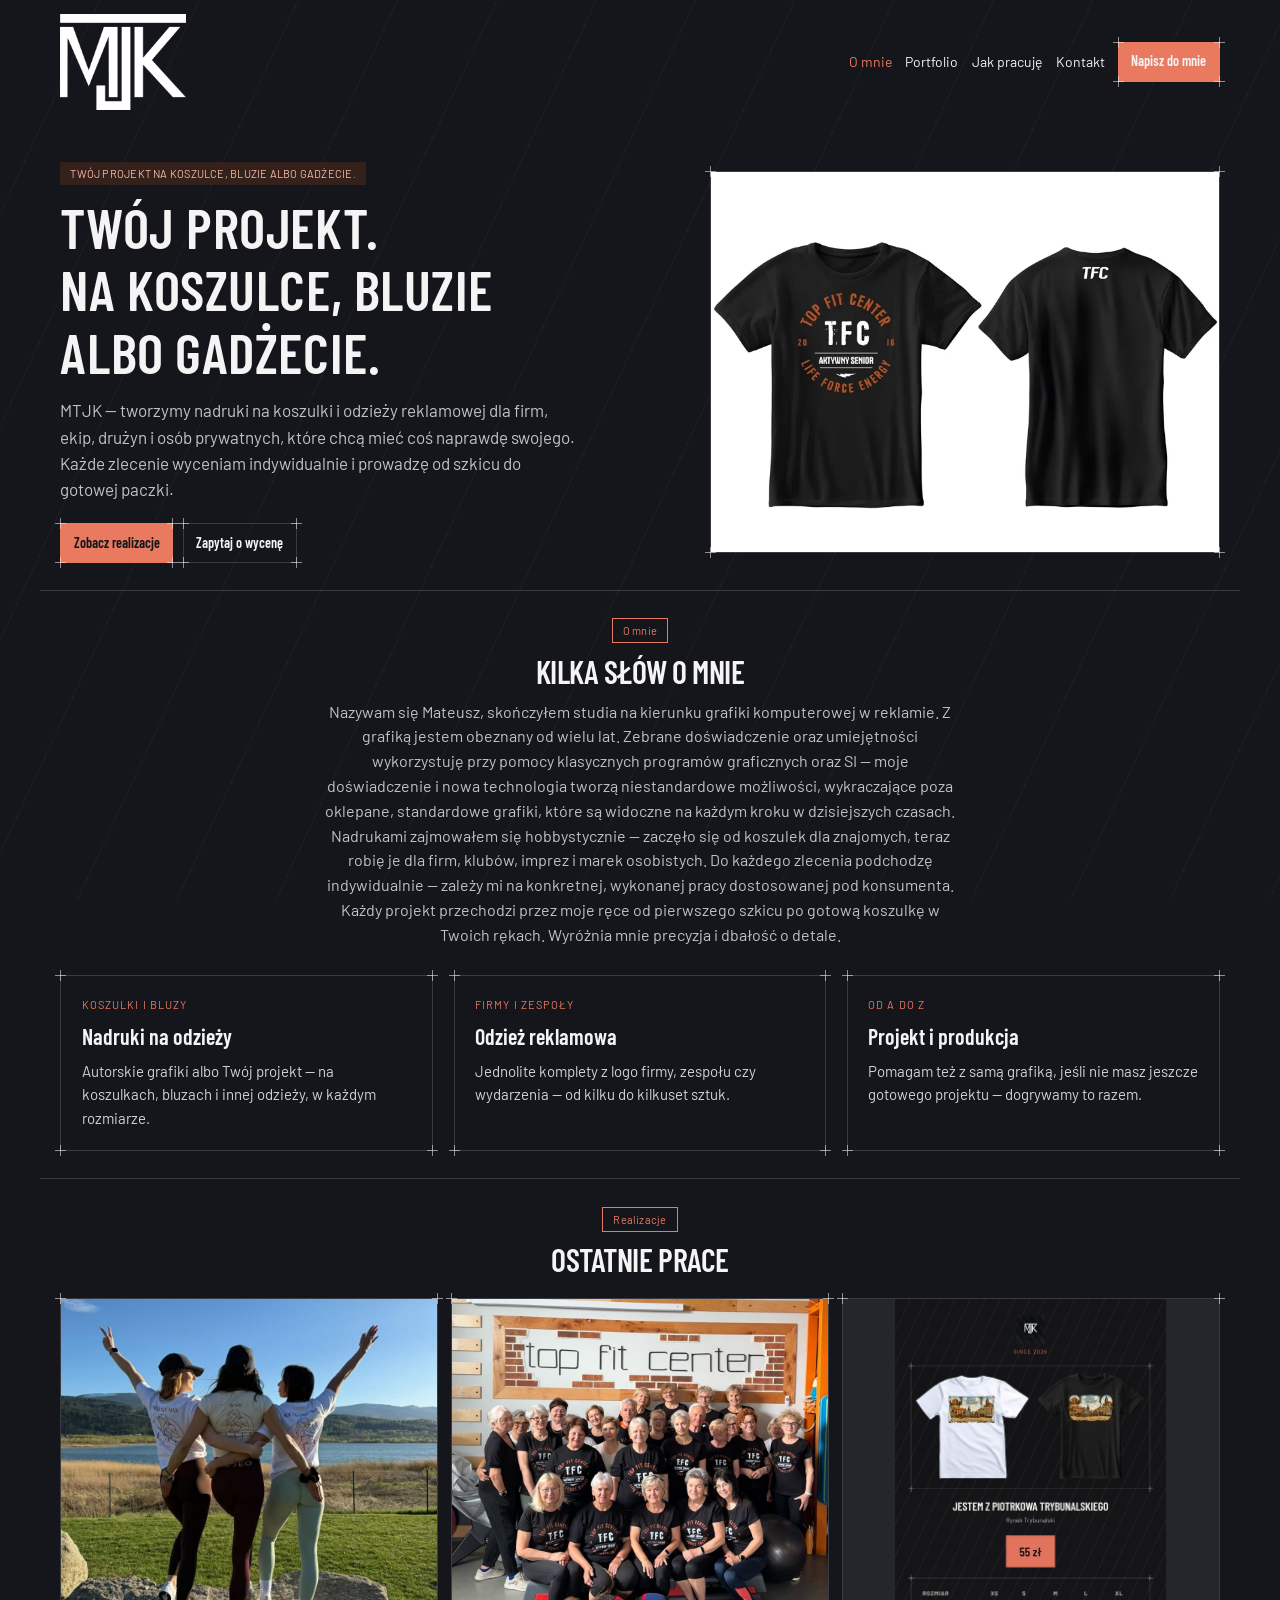
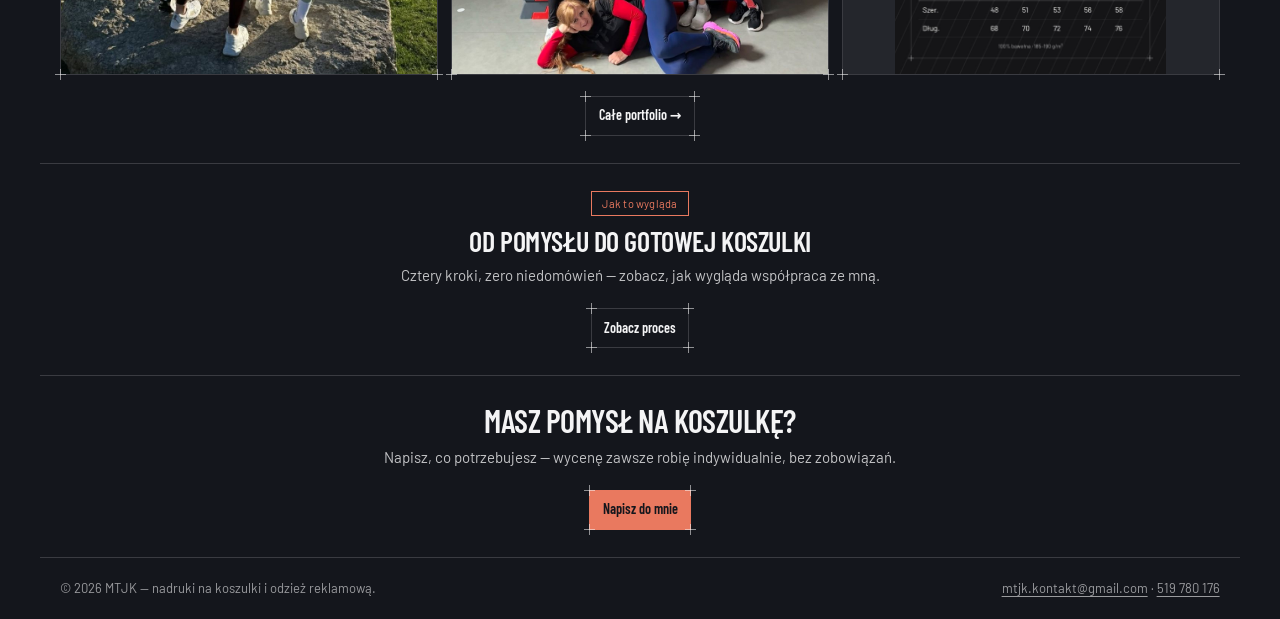
==== index.html @ 67e01d6e "Portfolio: prawdziwe zdjecie realizacji Top Fit Center Kafelek TFC pokazywal plaska wizualizacje dwo" ====
<!DOCTYPE html>
<html lang="pl">
<head>
<meta charset="utf-8">
<meta name="viewport" content="width=device-width, initial-scale=1">
<title>MTJK — nadruki na koszulki i odzież reklamową | Piotrków Trybunalski</title>
<meta name="description" content="MTJK — nadruki DTF na koszulkach, bluzach i odzieży reklamowej dla firm, klubów, ekip i marek osobistych. Projekt graficzny i produkcja od A do Z. Piotrków Trybunalski.">
<link rel="canonical" href="https://mtjkkontakt.github.io/">

<meta property="og:type" content="website">
<meta property="og:locale" content="pl_PL">
<meta property="og:site_name" content="MTJK">
<meta property="og:title" content="MTJK — nadruki na koszulki i odzież reklamową">
<meta property="og:description" content="Nadruki DTF na koszulkach, bluzach i odzieży reklamowej dla firm, klubów i ekip. Każde zlecenie wyceniane indywidualnie.">
<meta property="og:url" content="https://mtjkkontakt.github.io/">
<meta property="og:image" content="https://mtjkkontakt.github.io/assets/img/og-cover.jpg">
<meta name="twitter:card" content="summary_large_image">

<link rel="icon" href="assets/img/favicon.png" type="image/png">
<link rel="apple-touch-icon" href="assets/img/favicon.png">

<link rel="preconnect" href="https://fonts.googleapis.com">
<link rel="preconnect" href="https://fonts.gstatic.com" crossorigin>
<link rel="stylesheet" href="https://fonts.googleapis.com/css2?family=Barlow:wght@400;500;700&amp;family=Barlow+Condensed:wght@400;600&amp;display=swap">
<link rel="stylesheet" href="assets/css/style.css">
<script>document.documentElement.classList.add('js');</script>
</head>
<body>

<a class="skip-link" href="#main">Przejdź do treści</a>

<!-- ===== Nawigacja =====================================================
     Ten blok jest identyczny na wszystkich podstronach. Zmienia się tylko
     aria-current="page" — ustawiony na linku do bieżącej strony.
     Zmieniasz nawigację? Zmień ją we WSZYSTKICH czterech plikach .html.
     ==================================================================== -->
<header class="site-header">
  <div class="container">
    <nav class="nav" aria-label="Nawigacja główna">
      <a href="index.html" class="nav-brand">
        <img src="assets/img/logo-mjk-white.png" alt="MTJK — strona główna" width="744" height="569">
      </a>
      <button type="button" class="nav-toggle" aria-expanded="false" aria-controls="nav-links" aria-label="Otwórz menu">
        <span></span>
      </button>
      <div class="nav-links" id="nav-links">
        <a href="index.html" aria-current="page">O mnie</a>
        <a href="portfolio.html">Portfolio</a>
        <a href="proces.html">Jak pracuję</a>
        <a href="kontakt.html">Kontakt</a>
        <a class="btn btn-primary blueprint" href="kontakt.html">Napisz do mnie</a>
      </div>
    </nav>
  </div>
</header>

<main id="main">

  <!-- ===== Nagłówek strony ============================================ -->
  <section class="container section section--hero">
    <div class="grid hero">
      <div>
        <span class="tag tag-accent">TWÓJ PROJEKT NA KOSZULCE, BLUZIE ALBO GADŻECIE.</span>
        <h1 style="margin: var(--space-3) 0 var(--space-4);">Twój projekt.<br>Na koszulce, bluzie<br>albo gadżecie.</h1>
        <p class="lead">MTJK — tworzymy nadruki na koszulki i odzieży reklamowej dla firm, ekip, drużyn i osób prywatnych, które chcą mieć coś naprawdę swojego. Każde zlecenie wyceniam indywidualnie i prowadzę od szkicu do gotowej paczki.</p>
        <div class="actions">
          <a class="btn btn-primary blueprint" href="portfolio.html">Zobacz realizacje</a>
          <a class="btn btn-secondary blueprint" href="kontakt.html">Zapytaj o wycenę</a>
        </div>
      </div>
      <div class="frame frame--hero blueprint">
        <div class="frame-clip">
          <img src="assets/img/realizacja-koszulka.webp" alt="Czarne koszulki z nadrukiem Top Fit Center — przód i tył" width="750" height="750" fetchpriority="high">
        </div>
      </div>
    </div>
  </section>

  <!-- ===== O mnie ===================================================== -->
  <section class="container section section--divided">
    <div class="section-head">
      <span class="tag tag-outline">O mnie</span>
      <h2 style="margin-top: var(--space-3);">Kilka słów o mnie</h2>
      <p class="text-muted" style="max-width: 70ch; font-size: 16px; margin-top: var(--space-3);">Nazywam się Mateusz, skończyłem studia na kierunku grafiki komputerowej w reklamie. Z grafiką jestem obeznany od wielu lat. Zebrane doświadczenie oraz umiejętności wykorzystuję przy pomocy klasycznych programów graficznych oraz SI — moje doświadczenie i nowa technologia tworzą niestandardowe możliwości, wykraczające poza oklepane, standardowe grafiki, które są widoczne na każdym kroku w dzisiejszych czasach. Nadrukami zajmowałem się hobbystycznie — zaczęło się od koszulek dla znajomych, teraz robię je dla firm, klubów, imprez i marek osobistych. Do każdego zlecenia podchodzę indywidualnie — zależy mi na konkretnej, wykonanej pracy dostosowanej pod konsumenta. Każdy projekt przechodzi przez moje ręce od pierwszego szkicu po gotową koszulkę w Twoich rękach. Wyróżnia mnie precyzja i dbałość o detale.</p>
    </div>

    <div class="grid grid--3" style="margin-top: var(--space-8);">
      <div class="card card--lg blueprint">
        <div class="card-kicker">Koszulki i bluzy</div>
        <div class="card-title">Nadruki na odzieży</div>
        <p class="card-body">Autorskie grafiki albo Twój projekt — na koszulkach, bluzach i innej odzieży, w każdym rozmiarze.</p>
      </div>
      <div class="card card--lg blueprint">
        <div class="card-kicker">Firmy i zespoły</div>
        <div class="card-title">Odzież reklamowa</div>
        <p class="card-body">Jednolite komplety z logo firmy, zespołu czy wydarzenia — od kilku do kilkuset sztuk.</p>
      </div>
      <div class="card card--lg blueprint">
        <div class="card-kicker">Od A do Z</div>
        <div class="card-title">Projekt i produkcja</div>
        <p class="card-body">Pomagam też z samą grafiką, jeśli nie masz jeszcze gotowego projektu — dogrywamy to razem.</p>
      </div>
    </div>
  </section>

  <!-- ===== Ostatnie prace ============================================= -->
  <section class="container section section--divided">
    <div class="section-head">
      <span class="tag tag-outline">Realizacje</span>
      <h2 style="margin-top: var(--space-3);">Ostatnie prace</h2>
    </div>

    <div class="grid grid--3" style="margin-top: var(--space-6); gap: var(--space-4);">
      <a href="portfolio.html" class="frame frame--square blueprint" aria-label="ELITE shape — komplet koszulek dla grupy treningowej, zobacz portfolio">
        <div class="frame-clip">
          <img src="assets/img/elite-shape-ekipa.jpg" alt="Trzy kobiety w koszulkach ELITE shape z indywidualnymi napisami na plecach, nad jeziorem" width="900" height="892" loading="lazy">
        </div>
      </a>
      <a href="portfolio.html" class="frame frame--square blueprint" aria-label="Top Fit Center — koszulki dla grupy zajęciowej, zobacz portfolio">
        <div class="frame-clip">
          <img src="assets/img/tfc-aktywny-senior.jpg" alt="Grupa uczestników zajęć Top Fit Center w koszulkach z nadrukiem TFC Aktywny Senior" width="1000" height="1000" loading="lazy">
        </div>
      </a>
      <a href="portfolio.html" class="frame frame--square blueprint" aria-label="Koszulki Jestem z Piotrkowa Trybunalskiego — zobacz portfolio">
        <div class="frame-clip">
          <img class="is-contained" src="assets/img/oferta-piotrkow.jpg" alt="Koszulki z nadrukiem Rynku Trybunalskiego, wersja biała i czarna" width="1100" height="1523" loading="lazy">
        </div>
      </a>
    </div>

    <div class="actions" style="justify-content: center;">
      <a href="portfolio.html" class="btn btn-secondary blueprint">Całe portfolio →</a>
    </div>
  </section>

  <!-- ===== Proces ===================================================== -->
  <section class="container section section--divided">
    <div class="section-head">
      <span class="tag tag-outline">Jak to wygląda</span>
      <h2 style="margin-top: var(--space-3); font-size: 28px;">Od pomysłu do gotowej koszulki</h2>
      <p class="text-muted" style="max-width: 60ch; margin-top: var(--space-2);">Cztery kroki, zero niedomówień — zobacz, jak wygląda współpraca ze mną.</p>
      <div class="actions" style="justify-content: center;">
        <a class="btn btn-secondary blueprint" href="proces.html">Zobacz proces</a>
      </div>
    </div>
  </section>

  <!-- ===== Wezwanie do kontaktu ======================================= -->
  <section class="container section section--divided">
    <div class="section-head">
      <h2>Masz pomysł na koszulkę?</h2>
      <p class="text-muted" style="margin-top: var(--space-2);">Napisz, co potrzebujesz — wycenę zawsze robię indywidualnie, bez zobowiązań.</p>
      <div class="actions" style="justify-content: center;">
        <a class="btn btn-primary blueprint" href="kontakt.html">Napisz do mnie</a>
      </div>
    </div>
  </section>

</main>

<footer class="container site-footer">
  <span>© 2026 MTJK — nadruki na koszulki i odzież reklamową.</span>
  <span><a href="mailto:mtjk.kontakt@gmail.com">mtjk.kontakt@gmail.com</a> · <a href="tel:+48519780176">519 780 176</a></span>
</footer>

<script src="assets/js/site.js" defer></script>
</body>
</html>
---- assets/css/style.css ----
/* ==========================================================================
   MTJK — arkusz stylów strony
   Wygląd przeniesiony 1:1 z projektu w Claude Design (design system "Industry",
   wariant ciemny). Czysty CSS, bez frameworków i bez kroku budowania.
   ========================================================================== */

/* --------------------------------------------------------------------------
   1. Tokeny (kolory, typografia, odstępy)
   -------------------------------------------------------------------------- */
:root {
  /* Paleta ciemna */
  --color-bg: #14161c;
  --color-surface: #1b1e25;
  --color-text: #f4f4f5;
  --color-divider: rgba(255, 255, 255, 0.16);

  --color-accent: #e9795f;
  --color-accent-100: #34211c;
  --color-accent-600: #d5674c;
  --color-accent-700: #b5543d;
  --color-accent-800: #f4b8a4;
  --color-accent-900: #5c2c1e;

  --color-accent-2: #5980a6;
  --color-accent-2-100: #1c2b35;
  --color-accent-2-600: #4a729c;
  --color-accent-2-700: #3a5c80;
  --color-accent-2-800: #9cc4e6;
  --color-accent-2-900: #233a4d;

  --color-neutral-100: #24262c;
  --color-neutral-800: #d8d8da;

  /* Typografia */
  --font-heading: "Barlow Condensed", "Arial Narrow", system-ui, sans-serif;
  --font-heading-weight: 600;
  --font-body: "Barlow", system-ui, -apple-system, "Segoe UI", sans-serif;

  /* Odstępy */
  --space-1: 3.4px;
  --space-2: 6.8px;
  --space-3: 10.2px;
  --space-4: 13.6px;
  --space-6: 20.4px;
  --space-8: 27.2px;

  --radius-md: 4px;

  /* Szerokość treści */
  --content-width: 1200px;

  /* Znacznik narożnika ("blueprint") — krzyżyk 11x11 px */
  --corner-mark: url("data:image/svg+xml,%3Csvg xmlns='http://www.w3.org/2000/svg' width='11' height='11'%3E%3Cpath d='M5.5 0v11M0 5.5h11' stroke='%23f4f4f5' stroke-opacity='.55' stroke-width='1'/%3E%3C/svg%3E");
}

/* --------------------------------------------------------------------------
   2. Reset i podstawy
   -------------------------------------------------------------------------- */
*,
*::before,
*::after {
  box-sizing: border-box;
}

html {
  scroll-behavior: smooth;
}

body {
  margin: 0;
  /* Stopka trzyma się dołu ekranu także na krótkich stronach */
  min-height: 100vh;
  display: flex;
  flex-direction: column;
  font-family: var(--font-body);
  font-size: 15px;
  line-height: 1.55;
  font-weight: 400;
  color: var(--color-text);
  background-color: var(--color-bg);
  /* Ukośne prowadnice w tle — element charakterystyczny projektu */
  background-image: repeating-linear-gradient(
    115deg,
    rgba(255, 255, 255, 0.035) 0px,
    rgba(255, 255, 255, 0.035) 1px,
    transparent 1px,
    transparent 90px
  );
  background-attachment: fixed;
  -webkit-text-size-adjust: 100%;
}

h1, h2, h3, h4, h5, h6 {
  font-family: var(--font-heading);
  font-weight: var(--font-heading-weight);
  line-height: 1.12;
  letter-spacing: -0.015em;
  margin: 0 0 var(--space-2);
  text-transform: uppercase;
}

h1 { font-size: clamp(32px, 6vw, 56px); letter-spacing: 0.01em; }
h2 { font-size: clamp(24px, 4vw, 32px); }
h3 { font-size: 25px; }
h4 { font-size: 20px; }

p { margin: 0 0 var(--space-3); }
p:last-child { margin-bottom: 0; }

a { color: var(--color-accent); text-underline-offset: 3px; }

img {
  display: block;
  max-width: 100%;
}

/* Przeglądarki dają <figure> własny margines 40 px po bokach — bez tego
   zdjęcia w galerii nie wypełniają swoich kolumn. */
figure { margin: 0; }

.lead {
  font-size: 17px;
  max-width: 52ch;
  color: color-mix(in srgb, var(--color-text) 78%, transparent);
}

.text-muted {
  color: color-mix(in srgb, var(--color-text) 78%, transparent);
  max-width: 65ch;
}

:focus { outline: none; }
:focus-visible {
  outline: 2px solid var(--color-accent);
  outline-offset: 2px;
}
::selection { background: color-mix(in srgb, var(--color-accent) 30%, transparent); }

@media (prefers-reduced-motion: reduce) {
  html { scroll-behavior: auto; }
  *, *::before, *::after {
    animation-duration: 0.01ms !important;
    transition-duration: 0.01ms !important;
  }
}

/* Link "przejdź do treści" — widoczny dopiero po tabulacji */
.skip-link {
  position: absolute;
  left: -9999px;
  top: 0;
  z-index: 100;
  padding: var(--space-2) var(--space-4);
  background: var(--color-accent);
  color: var(--color-bg);
  font-family: var(--font-heading);
  text-decoration: none;
}
.skip-link:focus {
  left: var(--space-4);
  top: var(--space-4);
}

/* --------------------------------------------------------------------------
   3. Ramka "blueprint" — znaczniki pasowania w narożnikach
   -------------------------------------------------------------------------- */
.blueprint {
  position: relative;
  border: 1px solid var(--color-divider);
  border-radius: 0;
}
.blueprint::before {
  content: "";
  position: absolute;
  inset: -6px;
  pointer-events: none;
  background-image: var(--corner-mark), var(--corner-mark), var(--corner-mark), var(--corner-mark);
  background-repeat: no-repeat;
  background-position: left top, right top, left bottom, right bottom;
  background-size: 11px 11px;
}

/* --------------------------------------------------------------------------
   4. Układ strony
   -------------------------------------------------------------------------- */
.container {
  width: 100%; /* potrzebne, bo <footer class="container"> jest elementem flexa */
  max-width: var(--content-width);
  margin: 0 auto;
  padding-inline: var(--space-6);
}

.section {
  padding-block: var(--space-8);
}
.section--divided {
  border-top: 1px solid var(--color-divider);
}
.section--hero {
  padding-top: calc(var(--space-8) * 1.4);
}
.section--tight {
  padding-block: var(--space-6);
}

.stack > * + * { margin-top: var(--space-3); }

.grid {
  display: grid;
  gap: var(--space-6);
}
.grid--2 { grid-template-columns: repeat(2, 1fr); }
.grid--3 { grid-template-columns: repeat(3, 1fr); }
.grid--4 { grid-template-columns: repeat(4, 1fr); gap: var(--space-4); }

/* Nagłówek strony głównej i sekcja kontaktu — kolumny nierówne */
.hero {
  grid-template-columns: 1.1fr 0.9fr;
  gap: var(--space-8);
  align-items: center;
}
.contact-grid {
  grid-template-columns: 1.1fr 0.9fr;
  gap: var(--space-6);
  align-items: start;
}

/* Nagłówek sekcji: etykieta, tytuł i akapit wprowadzający — wyśrodkowane.
   Używane na każdej podstronie, żeby wszystkie sekcje trzymały ten sam rytm.
   Akapity dostają margines auto, bo mają własne ograniczenie szerokości
   (max-width w ch) i bez tego przykleiłyby się do lewej krawędzi. */
.section-head {
  text-align: center;
}
.section-head > p,
.section-head .lead,
.section-head .text-muted {
  margin-left: auto;
  margin-right: auto;
}

.actions {
  display: flex;
  gap: var(--space-3);
  flex-wrap: wrap;
  margin-top: var(--space-6);
}

/* --------------------------------------------------------------------------
   5. Nawigacja
   -------------------------------------------------------------------------- */
.site-header {
  position: relative;
  z-index: 20;
  flex: none;
}

main {
  flex: 1 0 auto;
}

.nav {
  display: flex;
  align-items: center;
  gap: var(--space-4);
  padding-block: var(--space-4);
}

.nav-brand {
  margin-right: auto;
  display: inline-flex;
  align-items: center;
  text-decoration: none;
  color: inherit;
}
/* Plik logo jest przycięty do samego znaku (bez przezroczystego marginesu),
   więc wysokość poniżej to dokładnie wysokość widocznego znaku. */
.nav-brand img {
  height: 96px;
  width: auto;
  object-fit: contain;
}

.nav-links {
  display: flex;
  align-items: center;
  gap: var(--space-4);
}
.nav-links a {
  color: inherit;
  text-decoration: none;
  font-size: 14px;
  white-space: nowrap;
}
.nav-links a:hover,
.nav-links a[aria-current="page"] {
  color: var(--color-accent);
}

/* Przycisk hamburgera — widoczny tylko na wąskich ekranach */
.nav-toggle {
  display: none;
  width: 40px;
  height: 40px;
  padding: 0;
  align-items: center;
  justify-content: center;
  background: transparent;
  border: 1px solid var(--color-divider);
  color: inherit;
  cursor: pointer;
}
.nav-toggle span,
.nav-toggle span::before,
.nav-toggle span::after {
  display: block;
  width: 18px;
  height: 1px;
  background: currentColor;
  content: "";
}
.nav-toggle span { position: relative; }
.nav-toggle span::before { position: absolute; top: -5px; }
.nav-toggle span::after { position: absolute; top: 5px; }

/* --------------------------------------------------------------------------
   6. Przyciski
   -------------------------------------------------------------------------- */
.btn {
  display: inline-flex;
  align-items: center;
  justify-content: center;
  gap: 6px;
  cursor: pointer;
  text-decoration: none;
  font-family: var(--font-heading);
  font-weight: var(--font-heading-weight);
  font-size: 14px;
  line-height: 1.2;
  color: var(--color-text);
  background: transparent;
  border: 1px solid var(--color-divider);
  border-radius: 0;
  padding: var(--space-2) calc(var(--space-3) * 1.2);
  min-height: 40px;
}
.btn:disabled { opacity: 0.45; cursor: not-allowed; }

.btn-primary {
  background: var(--color-accent);
  border-color: var(--color-accent);
  color: var(--color-bg);
}
.btn-primary:hover { background: var(--color-accent-600); border-color: var(--color-accent-600); }
.btn-primary:active { background: var(--color-accent-700); border-color: var(--color-accent-700); }

.btn-secondary:hover { background: color-mix(in srgb, var(--color-text) 7%, transparent); }
.btn-secondary:active { background: color-mix(in srgb, var(--color-text) 14%, transparent); }

.btn-ghost {
  color: var(--color-accent);
  border-color: transparent;
  padding-inline: var(--space-1);
}
.btn-ghost::before { content: none; }
.btn-ghost:hover { background: color-mix(in srgb, var(--color-accent) 10%, transparent); }

.btn-block {
  width: 100%;
  margin-top: var(--space-2);
}

/* --------------------------------------------------------------------------
   7. Karty
   -------------------------------------------------------------------------- */
.card {
  display: flex;
  flex-direction: column;
  gap: var(--space-2);
  padding: var(--space-3);
  border: 1px solid var(--color-divider);
  border-radius: 0;
  background: transparent;
}
.card--flush { padding: 0; }

.card-kicker {
  font-size: 10px;
  letter-spacing: 0.1em;
  text-transform: uppercase;
  color: var(--color-accent);
}
.card-title {
  font-family: var(--font-heading);
  font-weight: var(--font-heading-weight);
  font-size: 17px;
  line-height: 1.2;
}
.card-body {
  margin: 0;
  font-size: 13px;
  opacity: 0.8;
  flex: 1;
}
.card-inner { padding: var(--space-3); }

/* Karta w wersji powiększonej — dla kart, które są samodzielną treścią
   sekcji, a nie drobnym dodatkiem obok czegoś większego. Ta sama skala
   co kroki na osi czasu, żeby strona trzymała jeden rytm. */
.card--lg {
  padding: var(--space-6);
  gap: var(--space-3);
}
.card--lg .card-kicker { font-size: 11px; }
.card--lg .card-title { font-size: 22px; }
.card--lg .card-body { font-size: 15px; opacity: 0.85; }

/* --------------------------------------------------------------------------
   7b. Oś czasu ("Jak pracuję") — kroki jeden pod drugim
   -------------------------------------------------------------------------- */
.timeline {
  list-style: none;
  margin: 0;
  padding: 0;
}

.timeline-step {
  position: relative;
  display: grid;
  grid-template-columns: 60px 1fr;
  gap: var(--space-6);
  padding-bottom: var(--space-8);
}
.timeline-step:last-child { padding-bottom: 0; }

/* Pionowa kreska łącząca numery. Biegnie od dołu znacznika do następnego
   kroku; przy ostatnim kroku znika sama. */
.timeline-step::before {
  content: "";
  position: absolute;
  left: 30px;
  top: 60px;
  bottom: 0;
  width: 1px;
  background: var(--color-divider);
}
.timeline-step:last-child::before { content: none; }

.timeline-marker {
  position: relative;
  z-index: 1;
  width: 60px;
  height: 60px;
  display: grid;
  place-items: center;
  font-family: var(--font-heading);
  font-weight: var(--font-heading-weight);
  font-size: 22px;
  letter-spacing: 0.02em;
  color: var(--color-accent);
  border: 1px solid var(--color-accent);
  /* Tło zasłania kreskę pod numerem, żeby nie przechodziła przez cyfry */
  background: var(--color-bg);
}

/* Kroki są tu główną treścią strony, więc czytają się większą czcionką
   niż zwykłe karty w siatkach. */
.timeline-card {
  padding: var(--space-6);
  gap: var(--space-3);
}
.timeline-card .card-title { font-size: 22px; }
.timeline-card .card-body {
  font-size: 15px;
  opacity: 0.85;
  max-width: 70ch;
}

/* --------------------------------------------------------------------------
   8. Tagi
   -------------------------------------------------------------------------- */
.tag {
  display: inline-flex;
  align-items: center;
  font-size: 11px;
  letter-spacing: 0.02em;
  padding: 3px 10px;
  border-radius: 0;
}
.tag-accent { background: var(--color-accent-100); color: var(--color-accent-800); }
.tag-accent-2 { background: var(--color-accent-2-100); color: var(--color-accent-2-800); }
.tag-outline { border: 1px solid var(--color-accent); color: var(--color-accent); }

/* --------------------------------------------------------------------------
   9. Obrazy w ramkach
   -------------------------------------------------------------------------- */
.frame {
  display: block;
  position: relative;
  border: 1px solid var(--color-divider);
}
.frame--hero { aspect-ratio: 4 / 3; }
.frame--square { aspect-ratio: 1; }
.frame--portrait { aspect-ratio: 3 / 4; }

/* Wewnętrzny kontener przycina zdjęcie, żeby znaczniki narożników
   (rysowane poza ramką) nie zostały obcięte. */
.frame-clip {
  position: absolute;
  inset: 0;
  overflow: hidden;
}
.frame-clip img {
  width: 100%;
  height: 100%;
  object-fit: cover;
}
.frame-clip img.is-contained {
  object-fit: contain;
  background: var(--color-neutral-100);
}

/* Miejsce na zdjęcie, którego jeszcze nie ma */
.frame-placeholder {
  position: absolute;
  inset: 0;
  display: grid;
  place-items: center;
  padding: var(--space-4);
  text-align: center;
  font-size: 12px;
  letter-spacing: 0.08em;
  text-transform: uppercase;
  color: color-mix(in srgb, var(--color-text) 45%, transparent);
  background: color-mix(in srgb, var(--color-text) 4%, transparent);
}

/* --------------------------------------------------------------------------
   10. Blok kontaktowy (zastąpił formularz)
   -------------------------------------------------------------------------- */
.checklist {
  margin: var(--space-3) 0 0;
  padding: 0;
  list-style: none;
  font-size: 14px;
  color: color-mix(in srgb, var(--color-text) 82%, transparent);
}
.checklist li {
  position: relative;
  padding-left: var(--space-6);
  margin-bottom: var(--space-2);
}
/* Znacznik listy w duchu rysunku technicznego: krótka kreska, nie kropka */
.checklist li::before {
  content: "";
  position: absolute;
  left: 0;
  top: 0.65em;
  width: 11px;
  height: 1px;
  background: var(--color-accent);
}

.contact-big {
  margin-top: var(--space-6);
  padding-top: var(--space-4);
  border-top: 1px solid var(--color-divider);
}
.contact-row {
  display: flex;
  align-items: center;
  gap: var(--space-4);
  flex-wrap: wrap;
  margin-top: var(--space-1);
}
.contact-value {
  font-family: var(--font-heading);
  font-weight: var(--font-heading-weight);
  font-size: clamp(20px, 3.5vw, 26px);
  line-height: 1.2;
  color: var(--color-text);
  text-decoration: none;
  word-break: break-word;
}
.contact-value:hover { color: var(--color-accent); }

.btn-copy {
  font-size: 12px;
  min-height: 36px;
  padding: var(--space-1) var(--space-3);
  flex: none;
}

.contact-note {
  font-size: 12px;
  color: color-mix(in srgb, var(--color-text) 60%, transparent);
  margin: var(--space-3) 0 0;
  min-height: 1.2em; /* rezerwuje miejsce, żeby komunikat nie przesuwał treści */
}

/* --------------------------------------------------------------------------
   11. Tabela rozmiarów
   -------------------------------------------------------------------------- */
.table-wrap { overflow-x: auto; }
.table {
  width: 100%;
  border-collapse: collapse;
  font-size: 14px;
}
.table th {
  text-align: left;
  font-size: 11px;
  letter-spacing: 0.08em;
  text-transform: uppercase;
  color: color-mix(in srgb, var(--color-text) 60%, transparent);
  padding: var(--space-2);
  border-bottom: 1px solid var(--color-divider);
  white-space: nowrap;
}
.table td {
  padding: var(--space-2);
  border-bottom: 1px solid color-mix(in srgb, var(--color-text) 8%, transparent);
  white-space: nowrap;
}

.price {
  font-family: var(--font-heading);
  font-weight: var(--font-heading-weight);
  font-size: 28px;
  color: var(--color-accent);
}

/* --------------------------------------------------------------------------
   12. Kontakt — lista danych
   -------------------------------------------------------------------------- */
.contact-list {
  display: grid;
  gap: var(--space-4);
  align-content: start;
}
/* Odnośniki w kartach muszą być rozpoznawalne jako odnośniki także bez
   najechania myszą — na telefonie najechania nie ma. Stąd kolor akcentu
   i podkreślenie od razu, a nie dopiero na hover. */
.contact-list a {
  color: var(--color-accent);
  text-decoration: underline;
  text-decoration-thickness: 1px;
  text-underline-offset: 3px;
}
.contact-list a:hover { color: var(--color-accent-800); }

/* --------------------------------------------------------------------------
   13. Stopka
   -------------------------------------------------------------------------- */
.site-footer {
  border-top: 1px solid var(--color-divider);
  padding-block: var(--space-6);
  font-size: 13px;
  color: color-mix(in srgb, var(--color-text) 60%, transparent);
  display: flex;
  flex-wrap: wrap;
  gap: var(--space-3) var(--space-6);
  justify-content: space-between;
}
.site-footer a { color: inherit; }

/* --------------------------------------------------------------------------
   14. Responsywność
   -------------------------------------------------------------------------- */
@media (max-width: 900px) {
  .grid--3 { grid-template-columns: repeat(2, 1fr); }
  .grid--4 { grid-template-columns: repeat(2, 1fr); }
  .hero,
  .contact-grid { grid-template-columns: 1fr; }
}

@media (max-width: 760px) {
  /* Nawigacja zwija się pod przycisk hamburgera. Bez JavaScriptu menu
     pozostaje rozwinięte — strona działa dalej, tylko bez zwijania. */
  .js .nav-toggle { display: inline-flex; }

  .js .nav-links {
    display: none;
    position: absolute;
    top: 100%;
    left: var(--space-6);
    right: var(--space-6);
    flex-direction: column;
    align-items: stretch;
    gap: 0;
    padding: var(--space-2);
    background: var(--color-surface);
    border: 1px solid var(--color-divider);
  }
  .js .nav-links[data-open="true"] { display: flex; }
  .js .nav-links a {
    padding: var(--space-3);
    border-bottom: 1px solid var(--color-divider);
  }
  .js .nav-links a:last-child { border-bottom: 0; }
  .js .nav-links .btn { margin-top: var(--space-2); }

  .nav-brand img { height: 68px; }
}

@media (max-width: 620px) {
  .grid--2,
  .grid--3,
  .grid--4 { grid-template-columns: 1fr; }
  .contact-grid { grid-template-columns: 1fr; }
  .actions .btn { width: 100%; }
  .section { padding-block: var(--space-6); }
  /* Palec potrzebuje większego celu niż kursor myszy */
  .btn-copy { min-height: 44px; padding-inline: var(--space-4); }

  /* Oś czasu: węższy znacznik, żeby na treść zostało więcej miejsca */
  .timeline-step {
    grid-template-columns: 46px 1fr;
    gap: var(--space-4);
  }
  .timeline-step::before { left: 23px; top: 46px; }
  .timeline-marker { width: 46px; height: 46px; font-size: 18px; }
  .timeline-card { padding: var(--space-4); }
  .timeline-card .card-title { font-size: 19px; }
}

/* --------------------------------------------------------------------------
   15. Wydruk
   -------------------------------------------------------------------------- */
@media print {
  body { background: #fff; color: #000; }
  .site-header, .actions, .btn { display: none; }
}
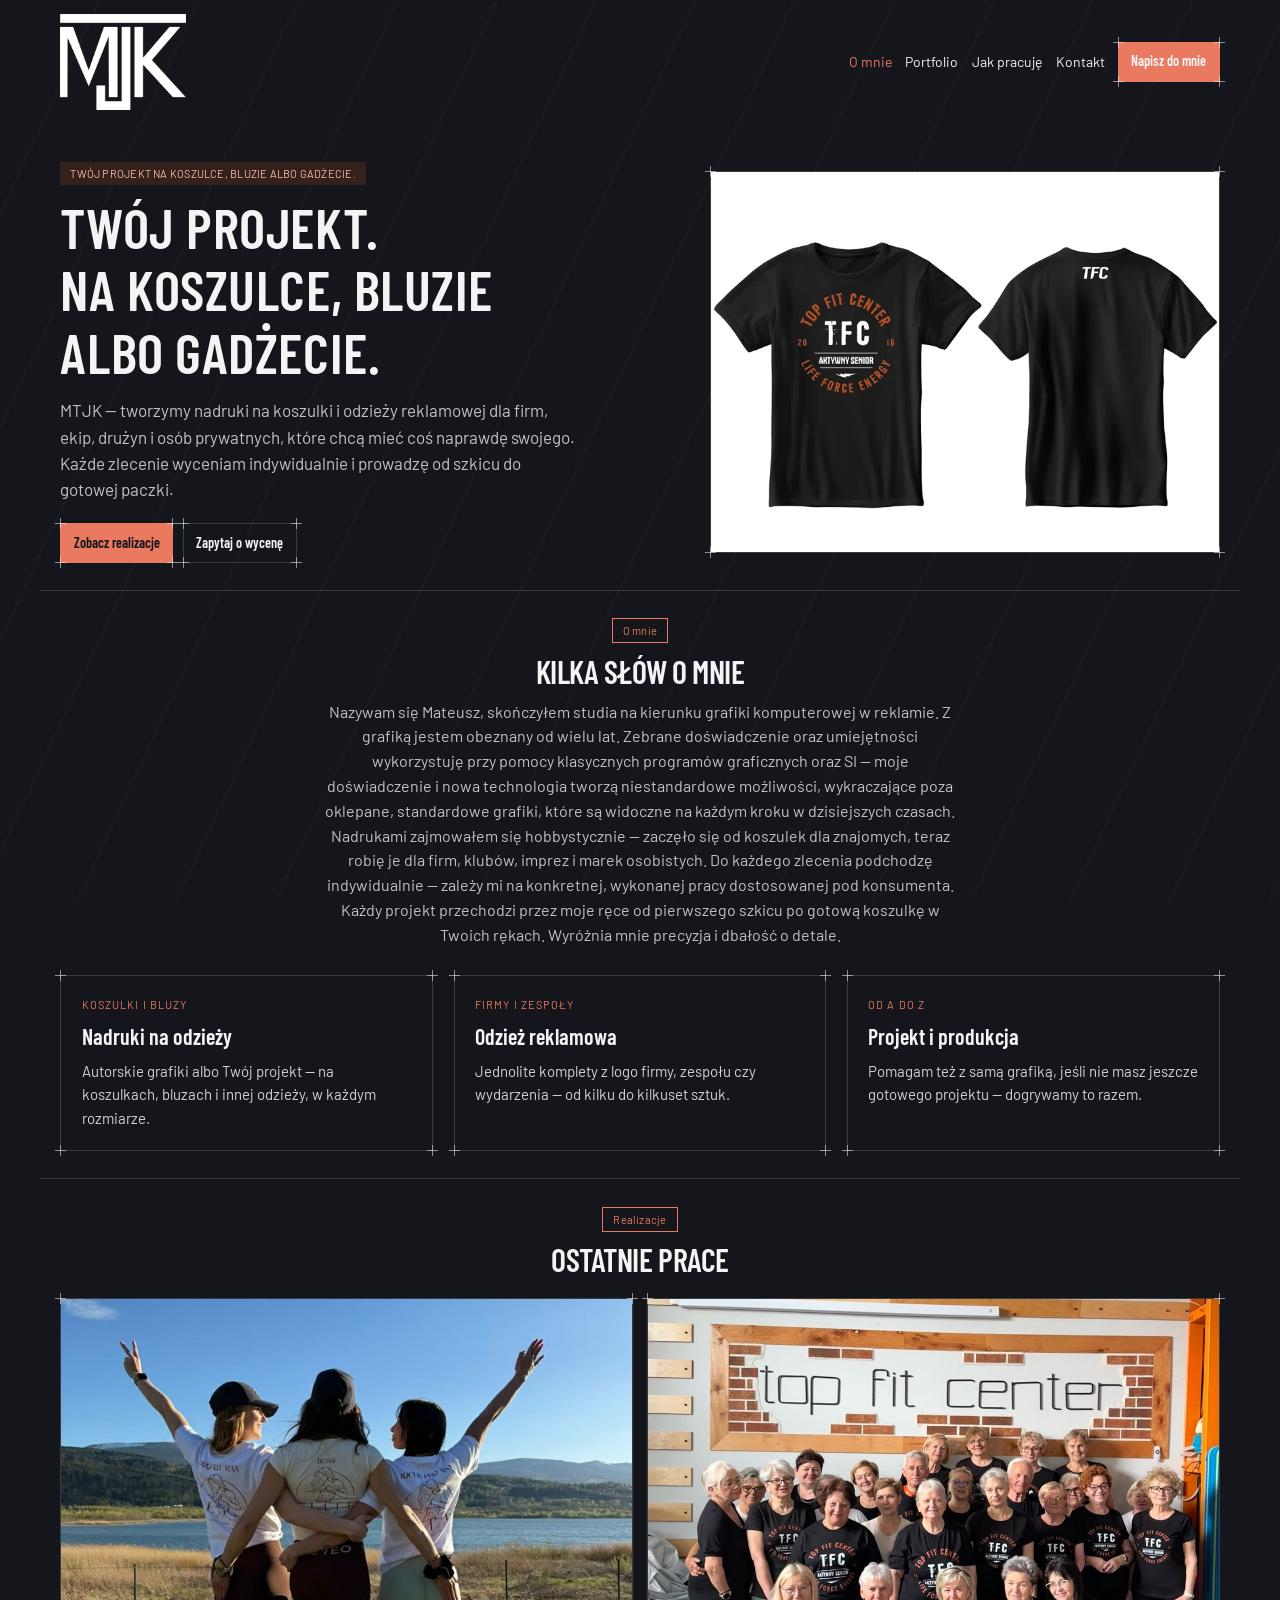
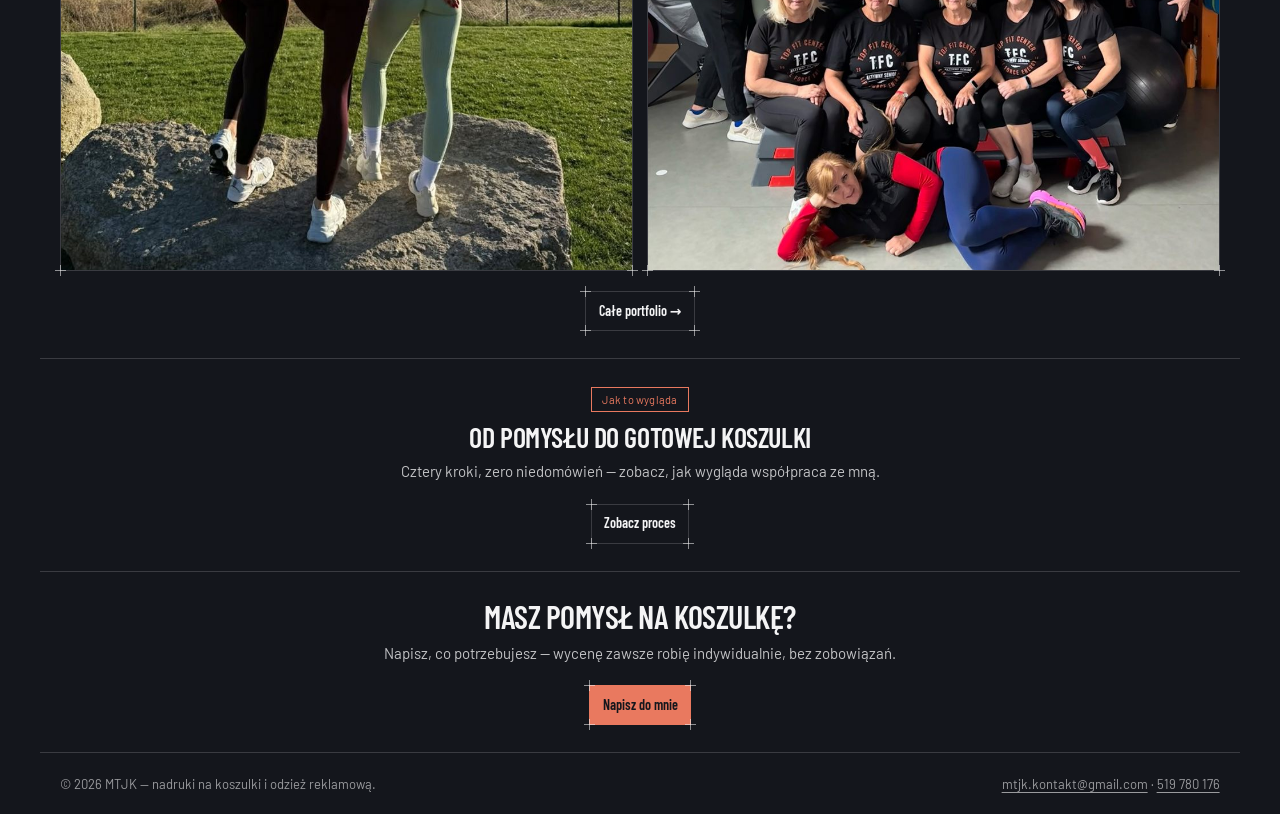
==== commit 4cc0cbc9: "Piotrkow tylko jako przykladowa oferta, nie jako realizacja Karta "Jestem z Piotrkowa" znika z siatk" ====
--- a/index.html
+++ b/index.html
@@ -110,7 +110,7 @@
       <h2 style="margin-top: var(--space-3);">Ostatnie prace</h2>
     </div>
 
-    <div class="grid grid--3" style="margin-top: var(--space-6); gap: var(--space-4);">
+    <div class="grid grid--2" style="margin-top: var(--space-6); gap: var(--space-4);">
       <a href="portfolio.html" class="frame frame--square blueprint" aria-label="ELITE shape — komplet koszulek dla grupy treningowej, zobacz portfolio">
         <div class="frame-clip">
           <img src="assets/img/elite-shape-ekipa.jpg" alt="Trzy kobiety w koszulkach ELITE shape z indywidualnymi napisami na plecach, nad jeziorem" width="900" height="892" loading="lazy">
@@ -119,11 +119,6 @@
       <a href="portfolio.html" class="frame frame--square blueprint" aria-label="Top Fit Center — koszulki dla grupy zajęciowej, zobacz portfolio">
         <div class="frame-clip">
           <img src="assets/img/tfc-aktywny-senior.jpg" alt="Grupa uczestników zajęć Top Fit Center w koszulkach z nadrukiem TFC Aktywny Senior" width="1000" height="1000" loading="lazy">
-        </div>
-      </a>
-      <a href="portfolio.html" class="frame frame--square blueprint" aria-label="Koszulki Jestem z Piotrkowa Trybunalskiego — zobacz portfolio">
-        <div class="frame-clip">
-          <img class="is-contained" src="assets/img/oferta-piotrkow.jpg" alt="Koszulki z nadrukiem Rynku Trybunalskiego, wersja biała i czarna" width="1100" height="1523" loading="lazy">
         </div>
       </a>
     </div>
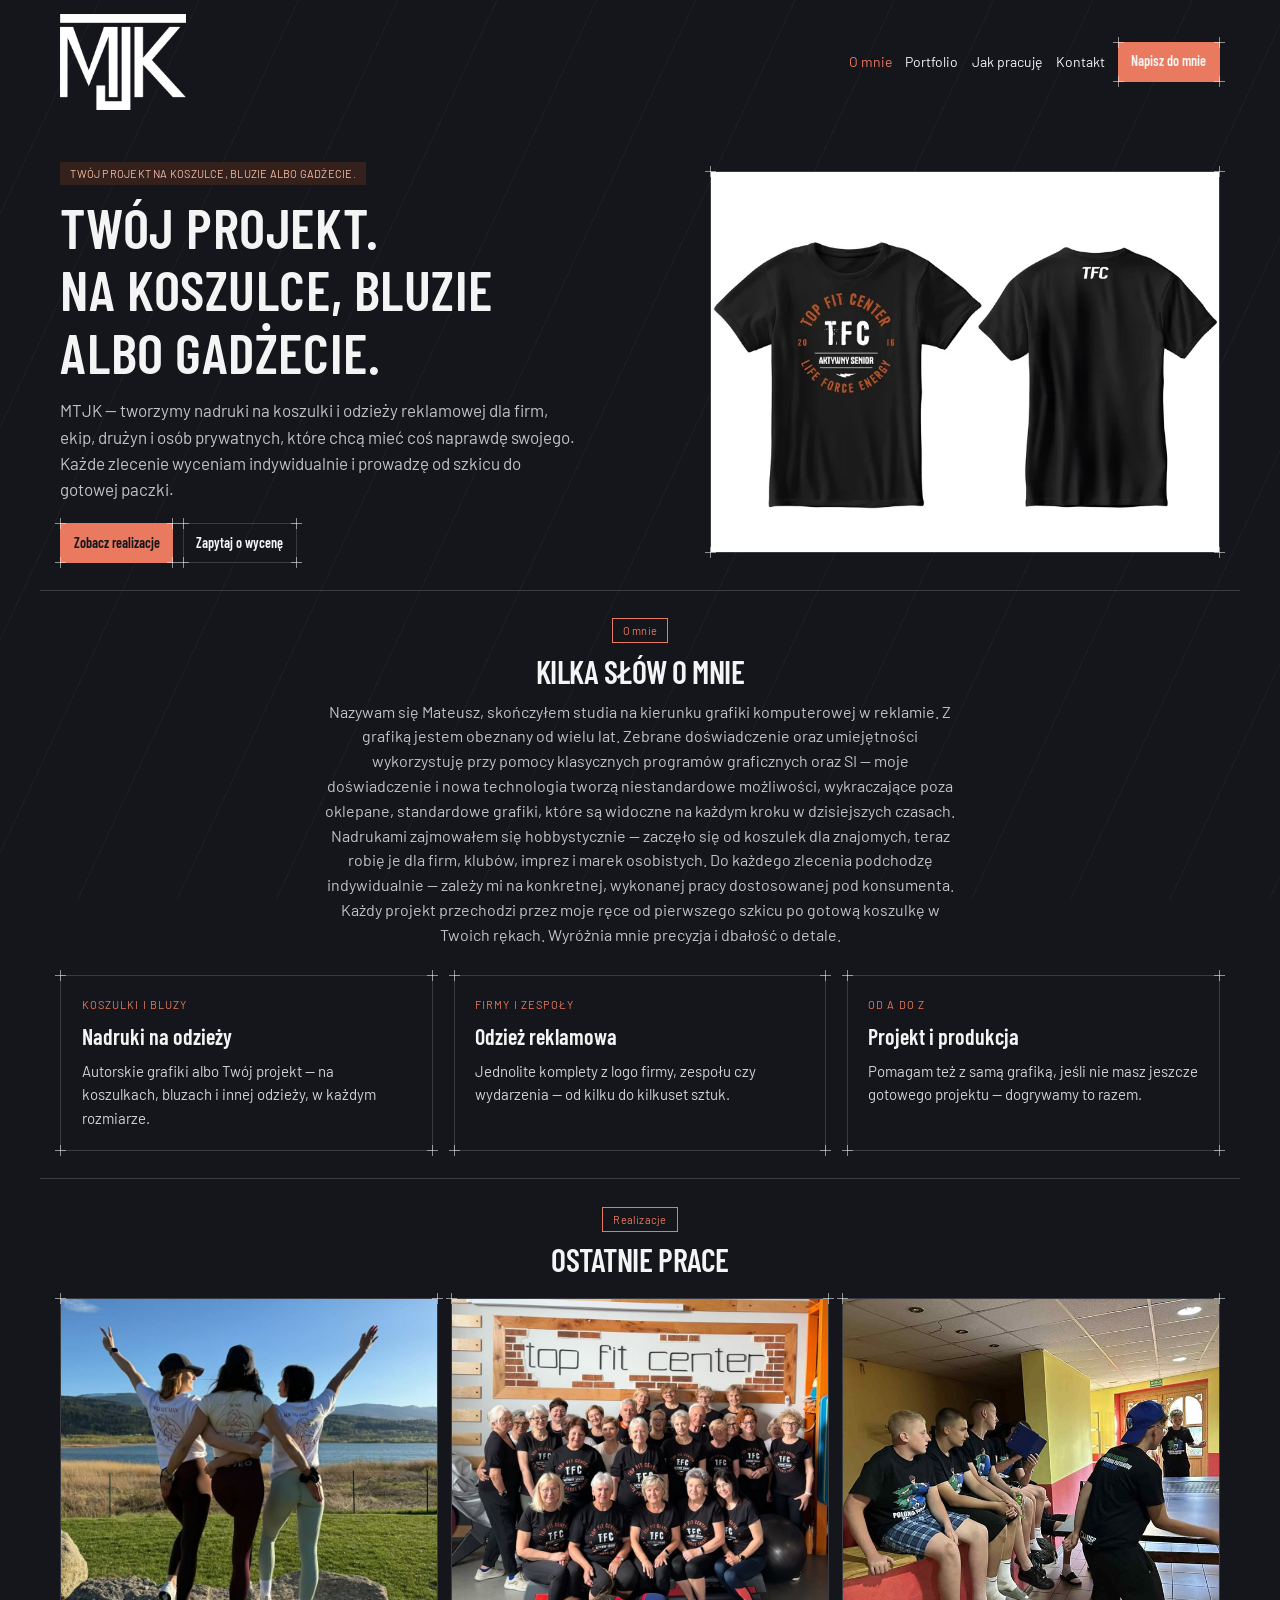
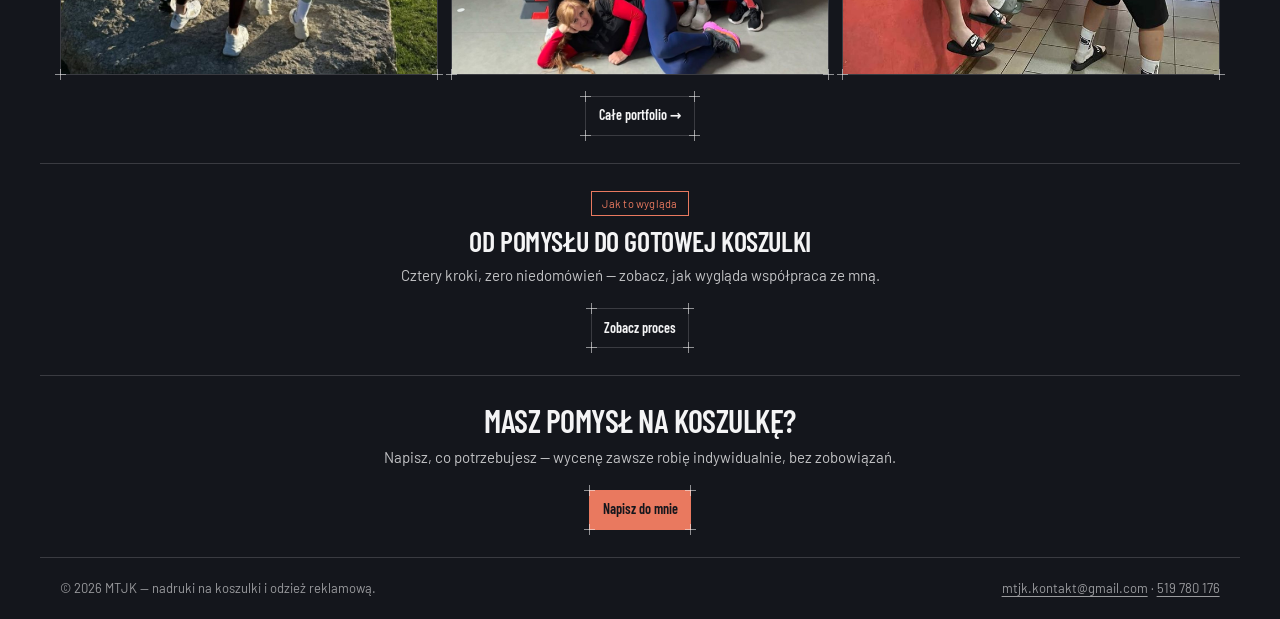
==== commit 7ac2003d: "Portfolio: oboz pilkarski PKS Polonia Piotrkow Trzecia realizacja w siatce - koszulki na letni oboz " ====
--- a/index.html
+++ b/index.html
@@ -110,7 +110,7 @@
       <h2 style="margin-top: var(--space-3);">Ostatnie prace</h2>
     </div>
 
-    <div class="grid grid--2" style="margin-top: var(--space-6); gap: var(--space-4);">
+    <div class="grid grid--3" style="margin-top: var(--space-6); gap: var(--space-4);">
       <a href="portfolio.html" class="frame frame--square blueprint" aria-label="ELITE shape — komplet koszulek dla grupy treningowej, zobacz portfolio">
         <div class="frame-clip">
           <img src="assets/img/elite-shape-ekipa.jpg" alt="Trzy kobiety w koszulkach ELITE shape z indywidualnymi napisami na plecach, nad jeziorem" width="900" height="892" loading="lazy">
@@ -119,6 +119,11 @@
       <a href="portfolio.html" class="frame frame--square blueprint" aria-label="Top Fit Center — koszulki dla grupy zajęciowej, zobacz portfolio">
         <div class="frame-clip">
           <img src="assets/img/tfc-aktywny-senior.jpg" alt="Grupa uczestników zajęć Top Fit Center w koszulkach z nadrukiem TFC Aktywny Senior" width="1000" height="1000" loading="lazy">
+        </div>
+      </a>
+      <a href="portfolio.html" class="frame frame--square blueprint" aria-label="PKS Polonia Piotrków — koszulki na obóz piłkarski, zobacz portfolio">
+        <div class="frame-clip">
+          <img src="assets/img/polonia-oboz-koszulki.jpg" alt="Zawodnicy PKS Polonia Piotrków w koszulkach obozowych z nadrukiem" width="675" height="900" loading="lazy">
         </div>
       </a>
     </div>
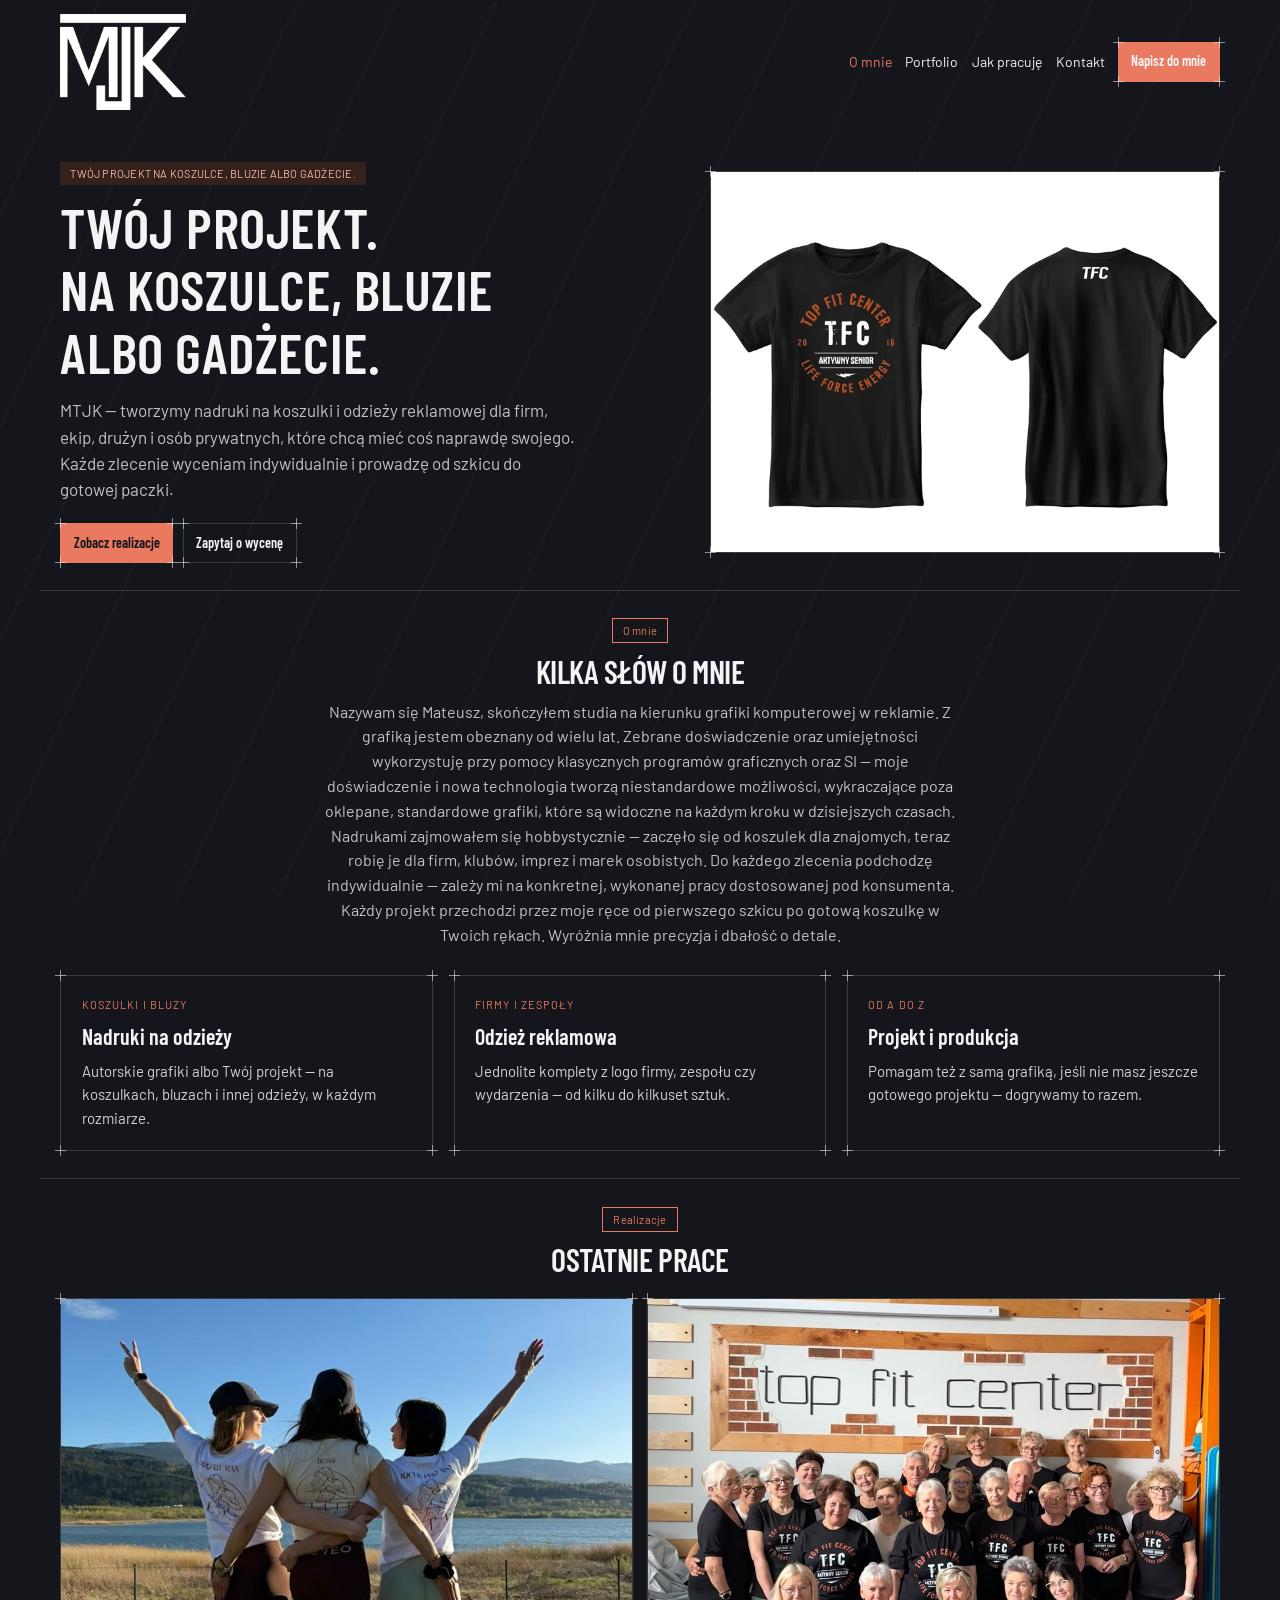
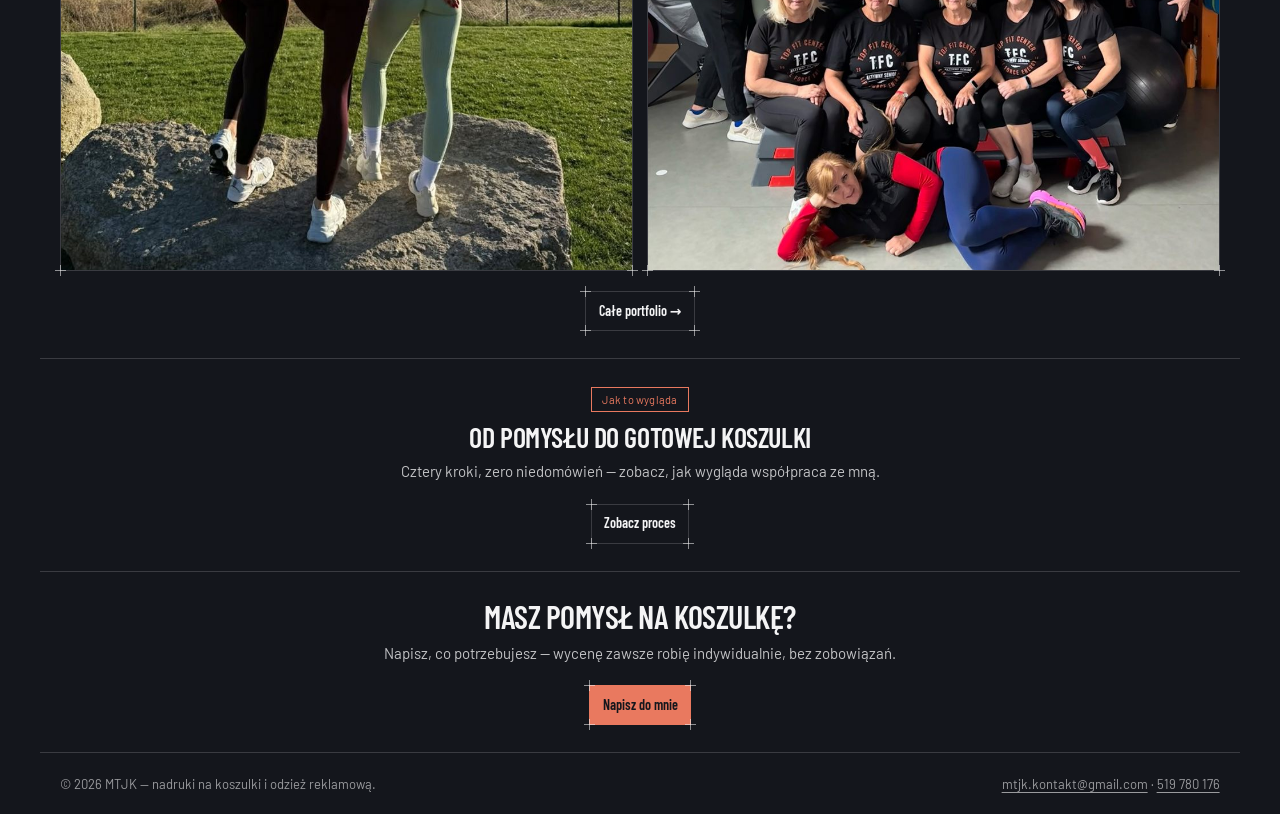
==== commit 9da3df1e: "Revert "Portfolio: oboz pilkarski PKS Polonia Piotrkow" This reverts commit 7ac2003d7223150ccce7f8ad" ====
--- a/index.html
+++ b/index.html
@@ -110,7 +110,7 @@
       <h2 style="margin-top: var(--space-3);">Ostatnie prace</h2>
     </div>
 
-    <div class="grid grid--3" style="margin-top: var(--space-6); gap: var(--space-4);">
+    <div class="grid grid--2" style="margin-top: var(--space-6); gap: var(--space-4);">
       <a href="portfolio.html" class="frame frame--square blueprint" aria-label="ELITE shape — komplet koszulek dla grupy treningowej, zobacz portfolio">
         <div class="frame-clip">
           <img src="assets/img/elite-shape-ekipa.jpg" alt="Trzy kobiety w koszulkach ELITE shape z indywidualnymi napisami na plecach, nad jeziorem" width="900" height="892" loading="lazy">
@@ -119,11 +119,6 @@
       <a href="portfolio.html" class="frame frame--square blueprint" aria-label="Top Fit Center — koszulki dla grupy zajęciowej, zobacz portfolio">
         <div class="frame-clip">
           <img src="assets/img/tfc-aktywny-senior.jpg" alt="Grupa uczestników zajęć Top Fit Center w koszulkach z nadrukiem TFC Aktywny Senior" width="1000" height="1000" loading="lazy">
-        </div>
-      </a>
-      <a href="portfolio.html" class="frame frame--square blueprint" aria-label="PKS Polonia Piotrków — koszulki na obóz piłkarski, zobacz portfolio">
-        <div class="frame-clip">
-          <img src="assets/img/polonia-oboz-koszulki.jpg" alt="Zawodnicy PKS Polonia Piotrków w koszulkach obozowych z nadrukiem" width="675" height="900" loading="lazy">
         </div>
       </a>
     </div>
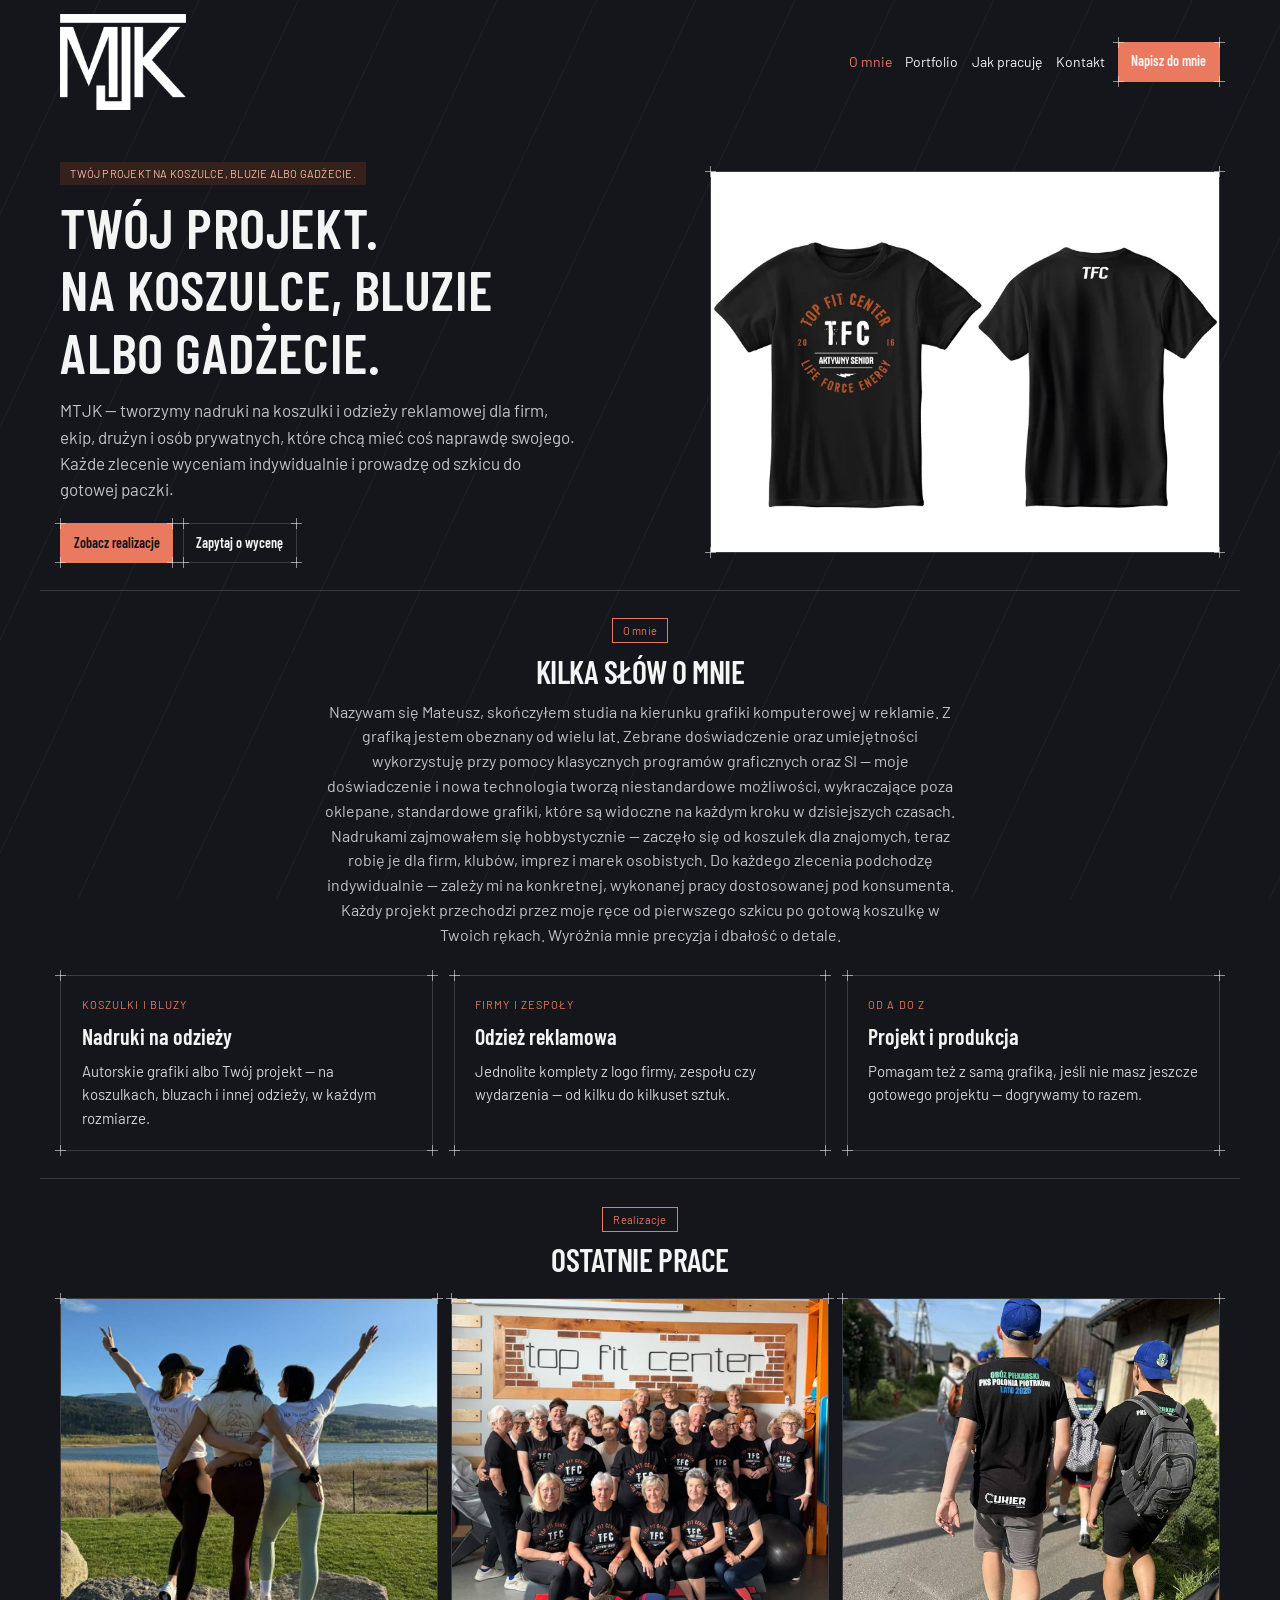
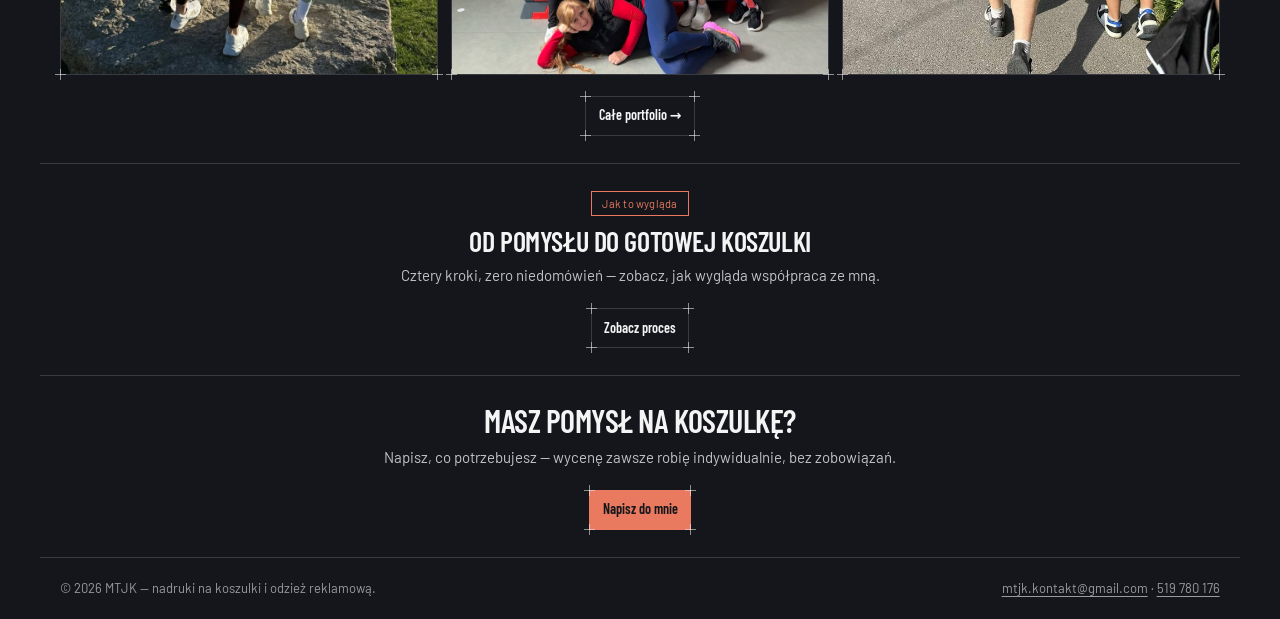
==== commit 10250a1a: "Oboz Polonii wraca - zdjecia bez problemu z wizerunkiem Wlasciciel dostarczyl dwa nowe pliki, ktore " ====
--- a/index.html
+++ b/index.html
@@ -110,7 +110,7 @@
       <h2 style="margin-top: var(--space-3);">Ostatnie prace</h2>
     </div>
 
-    <div class="grid grid--2" style="margin-top: var(--space-6); gap: var(--space-4);">
+    <div class="grid grid--3" style="margin-top: var(--space-6); gap: var(--space-4);">
       <a href="portfolio.html" class="frame frame--square blueprint" aria-label="ELITE shape — komplet koszulek dla grupy treningowej, zobacz portfolio">
         <div class="frame-clip">
           <img src="assets/img/elite-shape-ekipa.jpg" alt="Trzy kobiety w koszulkach ELITE shape z indywidualnymi napisami na plecach, nad jeziorem" width="900" height="892" loading="lazy">
@@ -119,6 +119,11 @@
       <a href="portfolio.html" class="frame frame--square blueprint" aria-label="Top Fit Center — koszulki dla grupy zajęciowej, zobacz portfolio">
         <div class="frame-clip">
           <img src="assets/img/tfc-aktywny-senior.jpg" alt="Grupa uczestników zajęć Top Fit Center w koszulkach z nadrukiem TFC Aktywny Senior" width="1000" height="1000" loading="lazy">
+        </div>
+      </a>
+      <a href="portfolio.html" class="frame frame--square blueprint" aria-label="PKS Polonia Piotrków — koszulki na obóz piłkarski, zobacz portfolio">
+        <div class="frame-clip">
+          <img src="assets/img/polonia-oboz-koszulki.jpg" alt="Zawodnicy w koszulkach z nadrukiem Obóz Piłkarski PKS Polonia Piotrków Lato 2025" width="675" height="900" loading="lazy">
         </div>
       </a>
     </div>
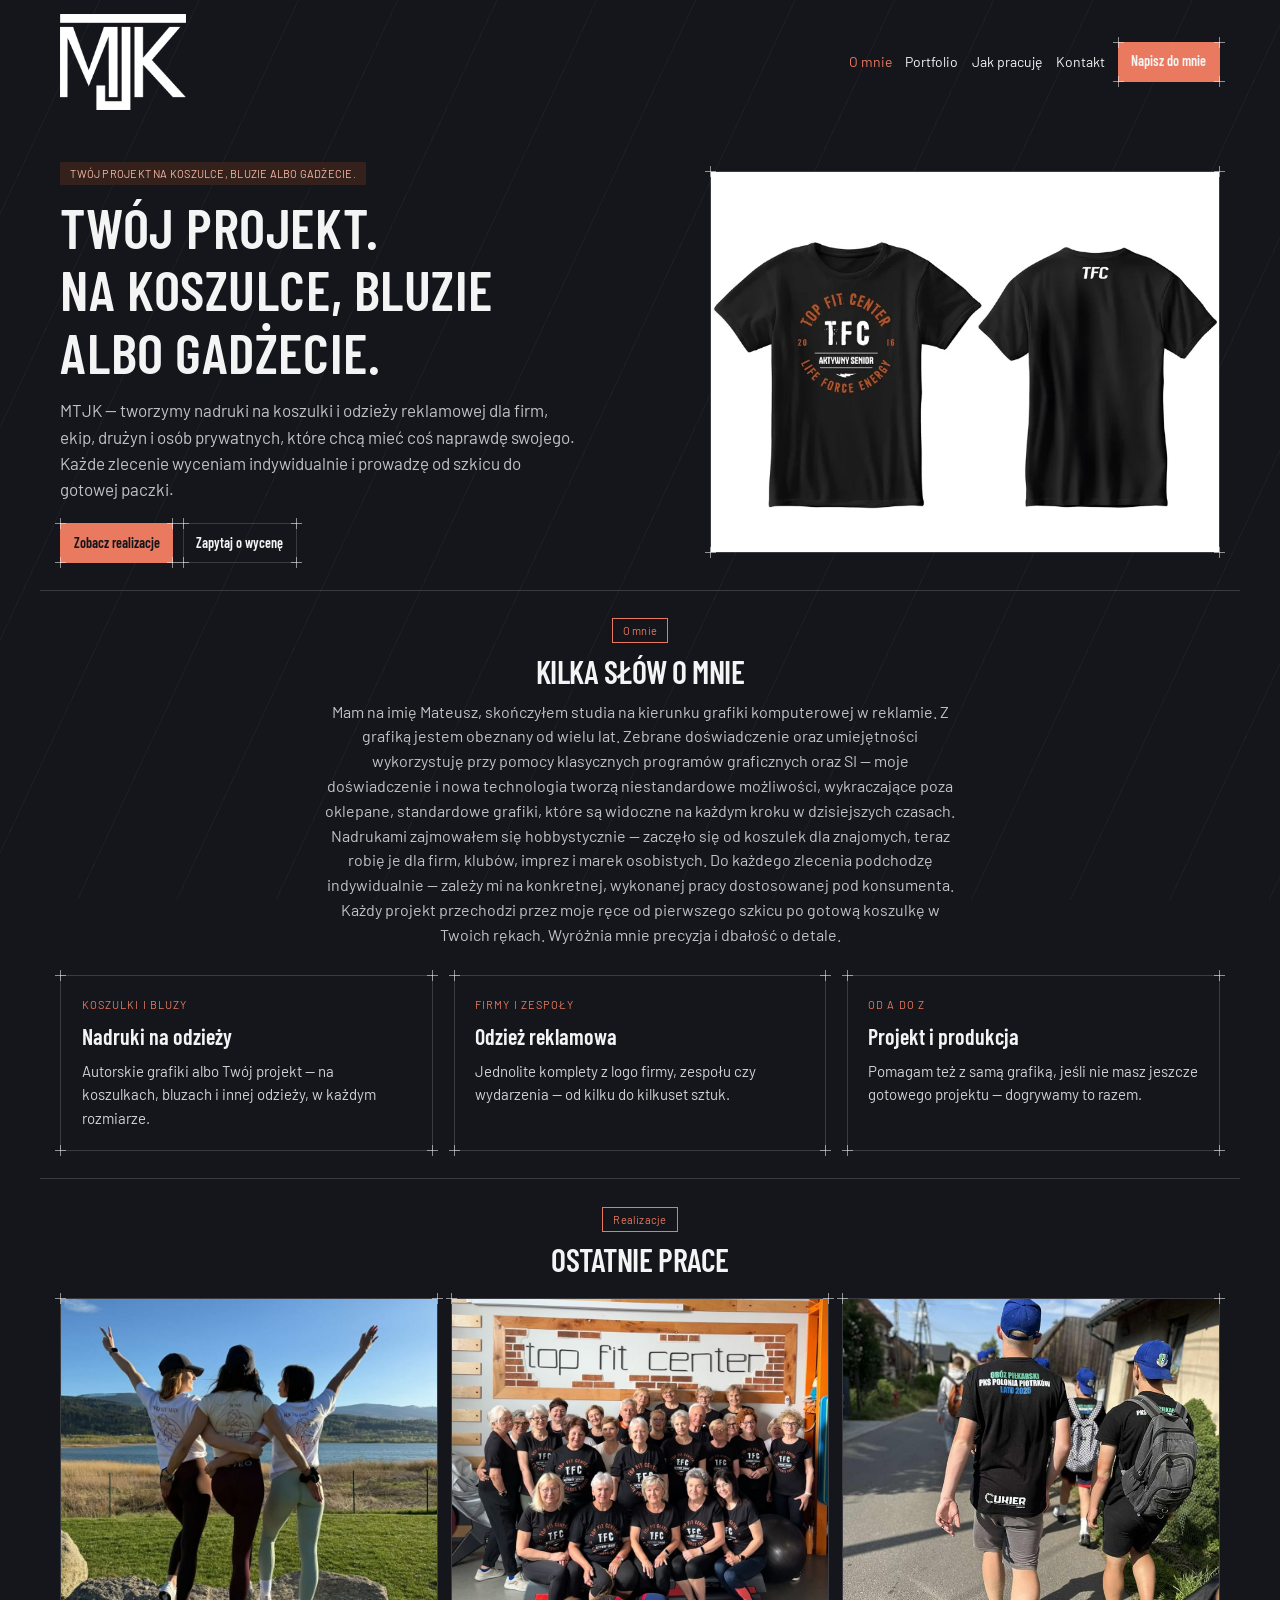
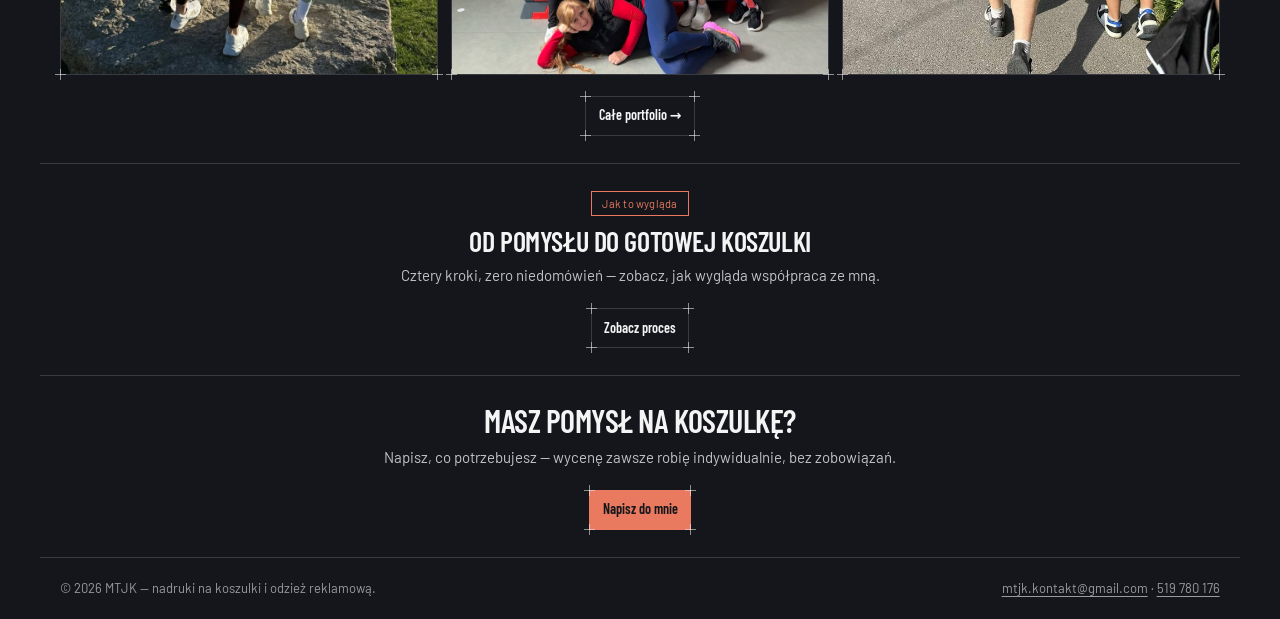
==== commit b6010283: "Sekcja "O mnie": "Mam na imie Mateusz" zamiast "Nazywam sie Mateusz" Co-Authored-By: Claude Opus 5 <" ====
--- a/index.html
+++ b/index.html
@@ -81,7 +81,7 @@
     <div class="section-head">
       <span class="tag tag-outline">O mnie</span>
       <h2 style="margin-top: var(--space-3);">Kilka słów o mnie</h2>
-      <p class="text-muted" style="max-width: 70ch; font-size: 16px; margin-top: var(--space-3);">Nazywam się Mateusz, skończyłem studia na kierunku grafiki komputerowej w reklamie. Z grafiką jestem obeznany od wielu lat. Zebrane doświadczenie oraz umiejętności wykorzystuję przy pomocy klasycznych programów graficznych oraz SI — moje doświadczenie i nowa technologia tworzą niestandardowe możliwości, wykraczające poza oklepane, standardowe grafiki, które są widoczne na każdym kroku w dzisiejszych czasach. Nadrukami zajmowałem się hobbystycznie — zaczęło się od koszulek dla znajomych, teraz robię je dla firm, klubów, imprez i marek osobistych. Do każdego zlecenia podchodzę indywidualnie — zależy mi na konkretnej, wykonanej pracy dostosowanej pod konsumenta. Każdy projekt przechodzi przez moje ręce od pierwszego szkicu po gotową koszulkę w Twoich rękach. Wyróżnia mnie precyzja i dbałość o detale.</p>
+      <p class="text-muted" style="max-width: 70ch; font-size: 16px; margin-top: var(--space-3);">Mam na imię Mateusz, skończyłem studia na kierunku grafiki komputerowej w reklamie. Z grafiką jestem obeznany od wielu lat. Zebrane doświadczenie oraz umiejętności wykorzystuję przy pomocy klasycznych programów graficznych oraz SI — moje doświadczenie i nowa technologia tworzą niestandardowe możliwości, wykraczające poza oklepane, standardowe grafiki, które są widoczne na każdym kroku w dzisiejszych czasach. Nadrukami zajmowałem się hobbystycznie — zaczęło się od koszulek dla znajomych, teraz robię je dla firm, klubów, imprez i marek osobistych. Do każdego zlecenia podchodzę indywidualnie — zależy mi na konkretnej, wykonanej pracy dostosowanej pod konsumenta. Każdy projekt przechodzi przez moje ręce od pierwszego szkicu po gotową koszulkę w Twoich rękach. Wyróżnia mnie precyzja i dbałość o detale.</p>
     </div>
 
     <div class="grid grid--3" style="margin-top: var(--space-8);">
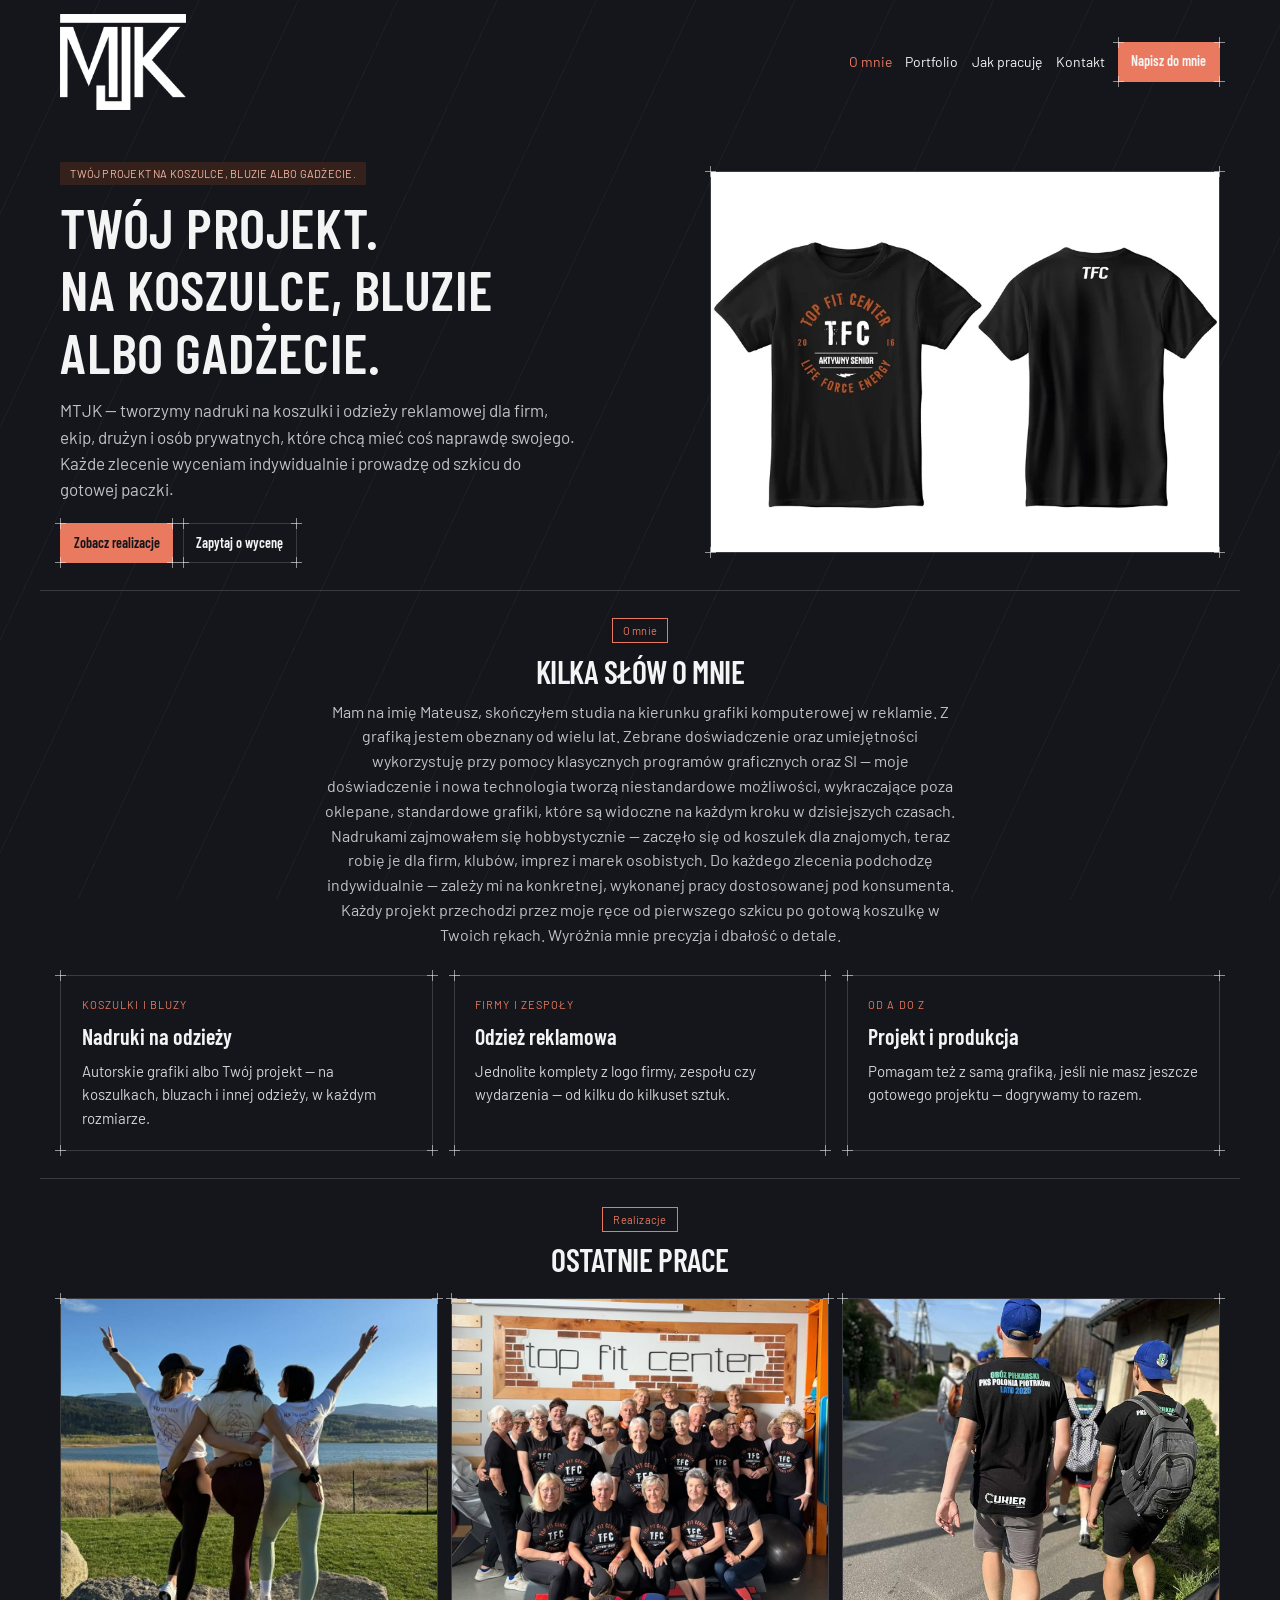
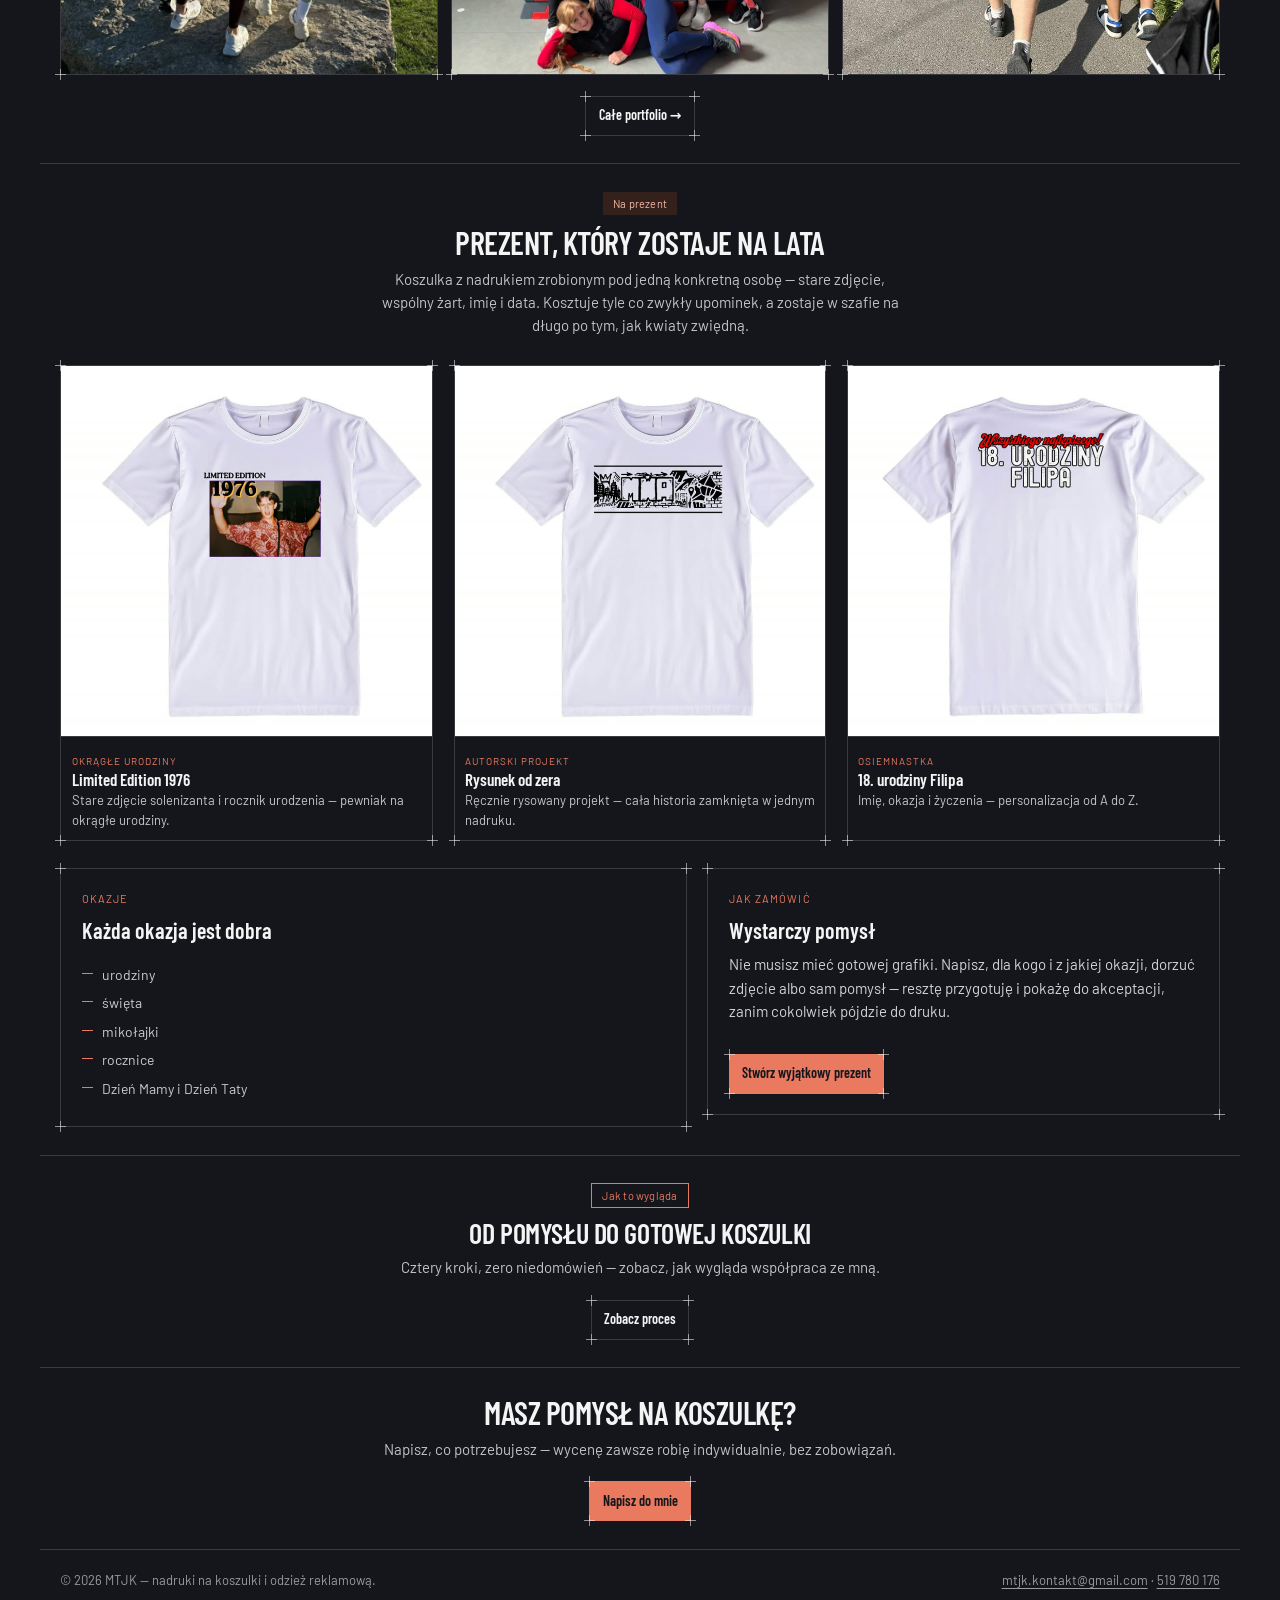
==== commit dea6138b: "Strona glowna: sekcja o koszulkach na prezent Tresc przeniesiona z rolki "MTJK Rolka Prezent": koszu" ====
--- a/index.html
+++ b/index.html
@@ -4,14 +4,14 @@
 <meta charset="utf-8">
 <meta name="viewport" content="width=device-width, initial-scale=1">
 <title>MTJK — nadruki na koszulki i odzież reklamową | Piotrków Trybunalski</title>
-<meta name="description" content="MTJK — nadruki DTF na koszulkach, bluzach i odzieży reklamowej dla firm, klubów, ekip i marek osobistych. Projekt graficzny i produkcja od A do Z. Piotrków Trybunalski.">
+<meta name="description" content="MTJK — nadruki DTF na koszulkach i bluzach: odzież reklamowa dla firm, klubów i ekip oraz personalizowane koszulki na prezent. Projekt graficzny i produkcja od A do Z. Piotrków Trybunalski.">
 <link rel="canonical" href="https://mtjkkontakt.github.io/">
 
 <meta property="og:type" content="website">
 <meta property="og:locale" content="pl_PL">
 <meta property="og:site_name" content="MTJK">
 <meta property="og:title" content="MTJK — nadruki na koszulki i odzież reklamową">
-<meta property="og:description" content="Nadruki DTF na koszulkach, bluzach i odzieży reklamowej dla firm, klubów i ekip. Każde zlecenie wyceniane indywidualnie.">
+<meta property="og:description" content="Nadruki DTF na koszulkach i bluzach dla firm, klubów i ekip oraz koszulki na prezent z personalizacją. Każde zlecenie wyceniane indywidualnie.">
 <meta property="og:url" content="https://mtjkkontakt.github.io/">
 <meta property="og:image" content="https://mtjkkontakt.github.io/assets/img/og-cover.jpg">
 <meta name="twitter:card" content="summary_large_image">
@@ -133,6 +133,84 @@
     </div>
   </section>
 
+  <!-- ===== Koszulka na prezent =========================================
+       Treść przeniesiona z rolki "MTJK Rolka Prezent": koszulka jako
+       prezent na każdą okazję, trzy przykłady personalizacji i lista
+       okazji. Wizualizacje koszulek pochodzą z tej samej rolki. -->
+  <section class="container section section--divided">
+    <div class="section-head">
+      <span class="tag tag-accent">Na prezent</span>
+      <h2 style="margin-top: var(--space-3);">Prezent, który zostaje na lata</h2>
+      <p class="text-muted" style="margin-top: var(--space-2);">Koszulka z nadrukiem zrobionym pod jedną konkretną osobę — stare zdjęcie, wspólny żart, imię i data. Kosztuje tyle co zwykły upominek, a zostaje w szafie na długo po tym, jak kwiaty zwiędną.</p>
+    </div>
+
+    <div class="grid grid--3" style="margin-top: var(--space-8);">
+
+      <article class="card card--flush blueprint">
+        <div class="frame frame--square" style="border: 0; border-bottom: 1px solid var(--color-divider);">
+          <div class="frame-clip">
+            <img src="assets/img/prezent-limited-1976.jpg" alt="Biała koszulka z nadrukiem Limited Edition 1976 i archiwalnym zdjęciem" width="760" height="718" loading="lazy">
+          </div>
+        </div>
+        <div class="card-inner">
+          <div class="card-kicker">Okrągłe urodziny</div>
+          <div class="card-title">Limited Edition 1976</div>
+          <p class="card-body">Stare zdjęcie solenizanta i rocznik urodzenia — pewniak na okrągłe urodziny.</p>
+        </div>
+      </article>
+
+      <article class="card card--flush blueprint">
+        <div class="frame frame--square" style="border: 0; border-bottom: 1px solid var(--color-divider);">
+          <div class="frame-clip">
+            <img src="assets/img/prezent-autorska-grafika.jpg" alt="Biała koszulka z ręcznie rysowaną czarno-białą grafiką" width="760" height="718" loading="lazy">
+          </div>
+        </div>
+        <div class="card-inner">
+          <div class="card-kicker">Autorski projekt</div>
+          <div class="card-title">Rysunek od zera</div>
+          <p class="card-body">Ręcznie rysowany projekt — cała historia zamknięta w jednym nadruku.</p>
+        </div>
+      </article>
+
+      <article class="card card--flush blueprint">
+        <div class="frame frame--square" style="border: 0; border-bottom: 1px solid var(--color-divider);">
+          <div class="frame-clip">
+            <img src="assets/img/prezent-urodziny-filipa.jpg" alt="Biała koszulka z napisem 18. urodziny Filipa i życzeniami" width="760" height="718" loading="lazy">
+          </div>
+        </div>
+        <div class="card-inner">
+          <div class="card-kicker">Osiemnastka</div>
+          <div class="card-title">18. urodziny Filipa</div>
+          <p class="card-body">Imię, okazja i życzenia — personalizacja od A do Z.</p>
+        </div>
+      </article>
+
+    </div>
+
+    <div class="grid contact-grid" style="margin-top: var(--space-8);">
+      <div class="card card--lg blueprint">
+        <div class="card-kicker">Okazje</div>
+        <div class="card-title">Każda okazja jest dobra</div>
+        <ul class="checklist">
+          <li>urodziny</li>
+          <li>święta</li>
+          <li>mikołajki</li>
+          <li>rocznice</li>
+          <li>Dzień Mamy i Dzień Taty</li>
+        </ul>
+      </div>
+
+      <div class="card card--lg blueprint">
+        <div class="card-kicker">Jak zamówić</div>
+        <div class="card-title">Wystarczy pomysł</div>
+        <p class="card-body">Nie musisz mieć gotowej grafiki. Napisz, dla kogo i z jakiej okazji, dorzuć zdjęcie albo sam pomysł — resztę przygotuję i pokażę do akceptacji, zanim cokolwiek pójdzie do druku.</p>
+        <div class="actions">
+          <a class="btn btn-primary blueprint" href="kontakt.html">Stwórz wyjątkowy prezent</a>
+        </div>
+      </div>
+    </div>
+  </section>
+
   <!-- ===== Proces ===================================================== -->
   <section class="container section section--divided">
     <div class="section-head">
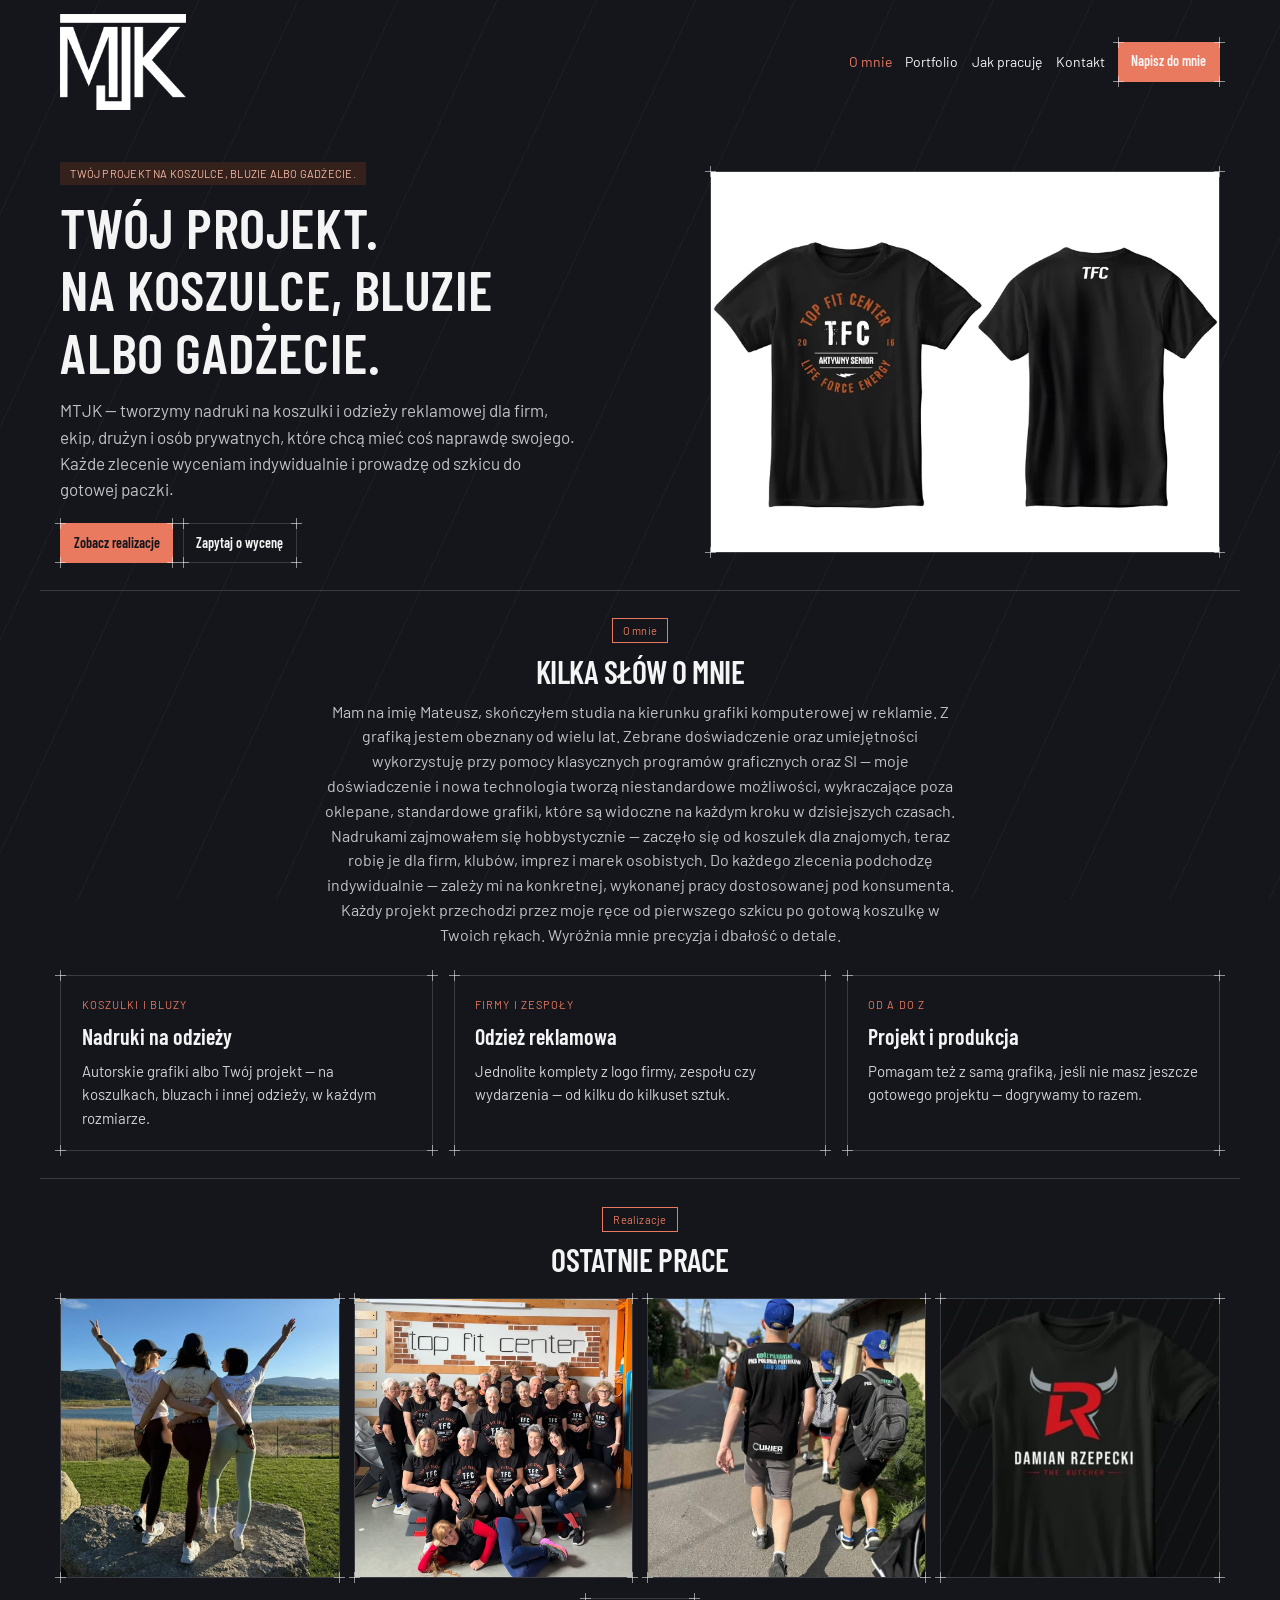
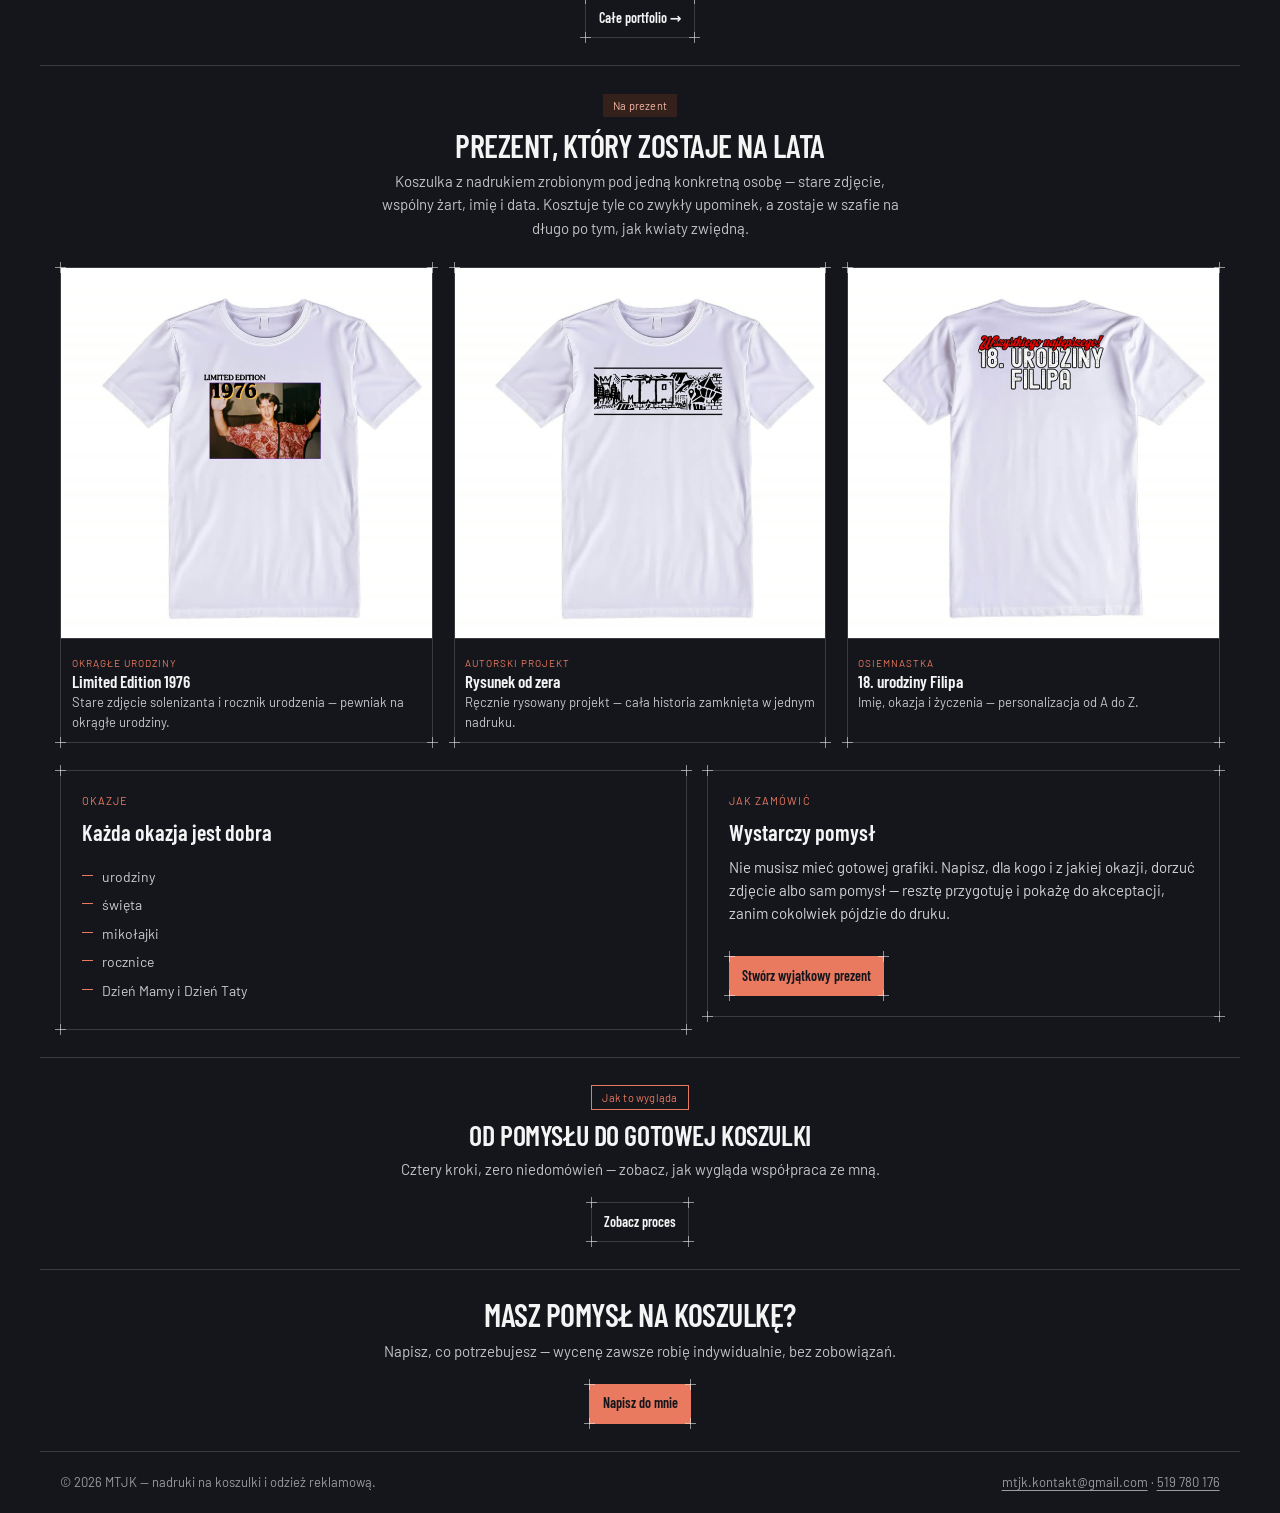
==== commit 6fe28e4b: "Mniejsze kafelki realizacji + koszulka The Butcher na stronie glownej Wizualizacja koszulki byla za " ====
--- a/index.html
+++ b/index.html
@@ -110,7 +110,7 @@
       <h2 style="margin-top: var(--space-3);">Ostatnie prace</h2>
     </div>
 
-    <div class="grid grid--3" style="margin-top: var(--space-6); gap: var(--space-4);">
+    <div class="grid grid--4" style="margin-top: var(--space-6); gap: var(--space-4);">
       <a href="portfolio.html" class="frame frame--square blueprint" aria-label="ELITE shape — komplet koszulek dla grupy treningowej, zobacz portfolio">
         <div class="frame-clip">
           <img src="assets/img/elite-shape-ekipa.jpg" alt="Trzy kobiety w koszulkach ELITE shape z indywidualnymi napisami na plecach, nad jeziorem" width="900" height="892" loading="lazy">
@@ -124,6 +124,11 @@
       <a href="portfolio.html" class="frame frame--square blueprint" aria-label="PKS Polonia Piotrków — koszulki na obóz piłkarski, zobacz portfolio">
         <div class="frame-clip">
           <img src="assets/img/polonia-oboz-koszulki.jpg" alt="Zawodnicy w koszulkach z nadrukiem Obóz Piłkarski PKS Polonia Piotrków Lato 2025" width="675" height="900" loading="lazy">
+        </div>
+      </a>
+      <a href="portfolio.html" class="frame frame--square blueprint" aria-label="Damian Rzepecki The Butcher — koszulki dla zawodnika i ekipy, zobacz portfolio">
+        <div class="frame-clip">
+          <img src="assets/img/rzepecki-koszulka.jpg" alt="Czarna koszulka z logo Damian Rzepecki The Butcher" width="760" height="760" loading="lazy">
         </div>
       </a>
     </div>
